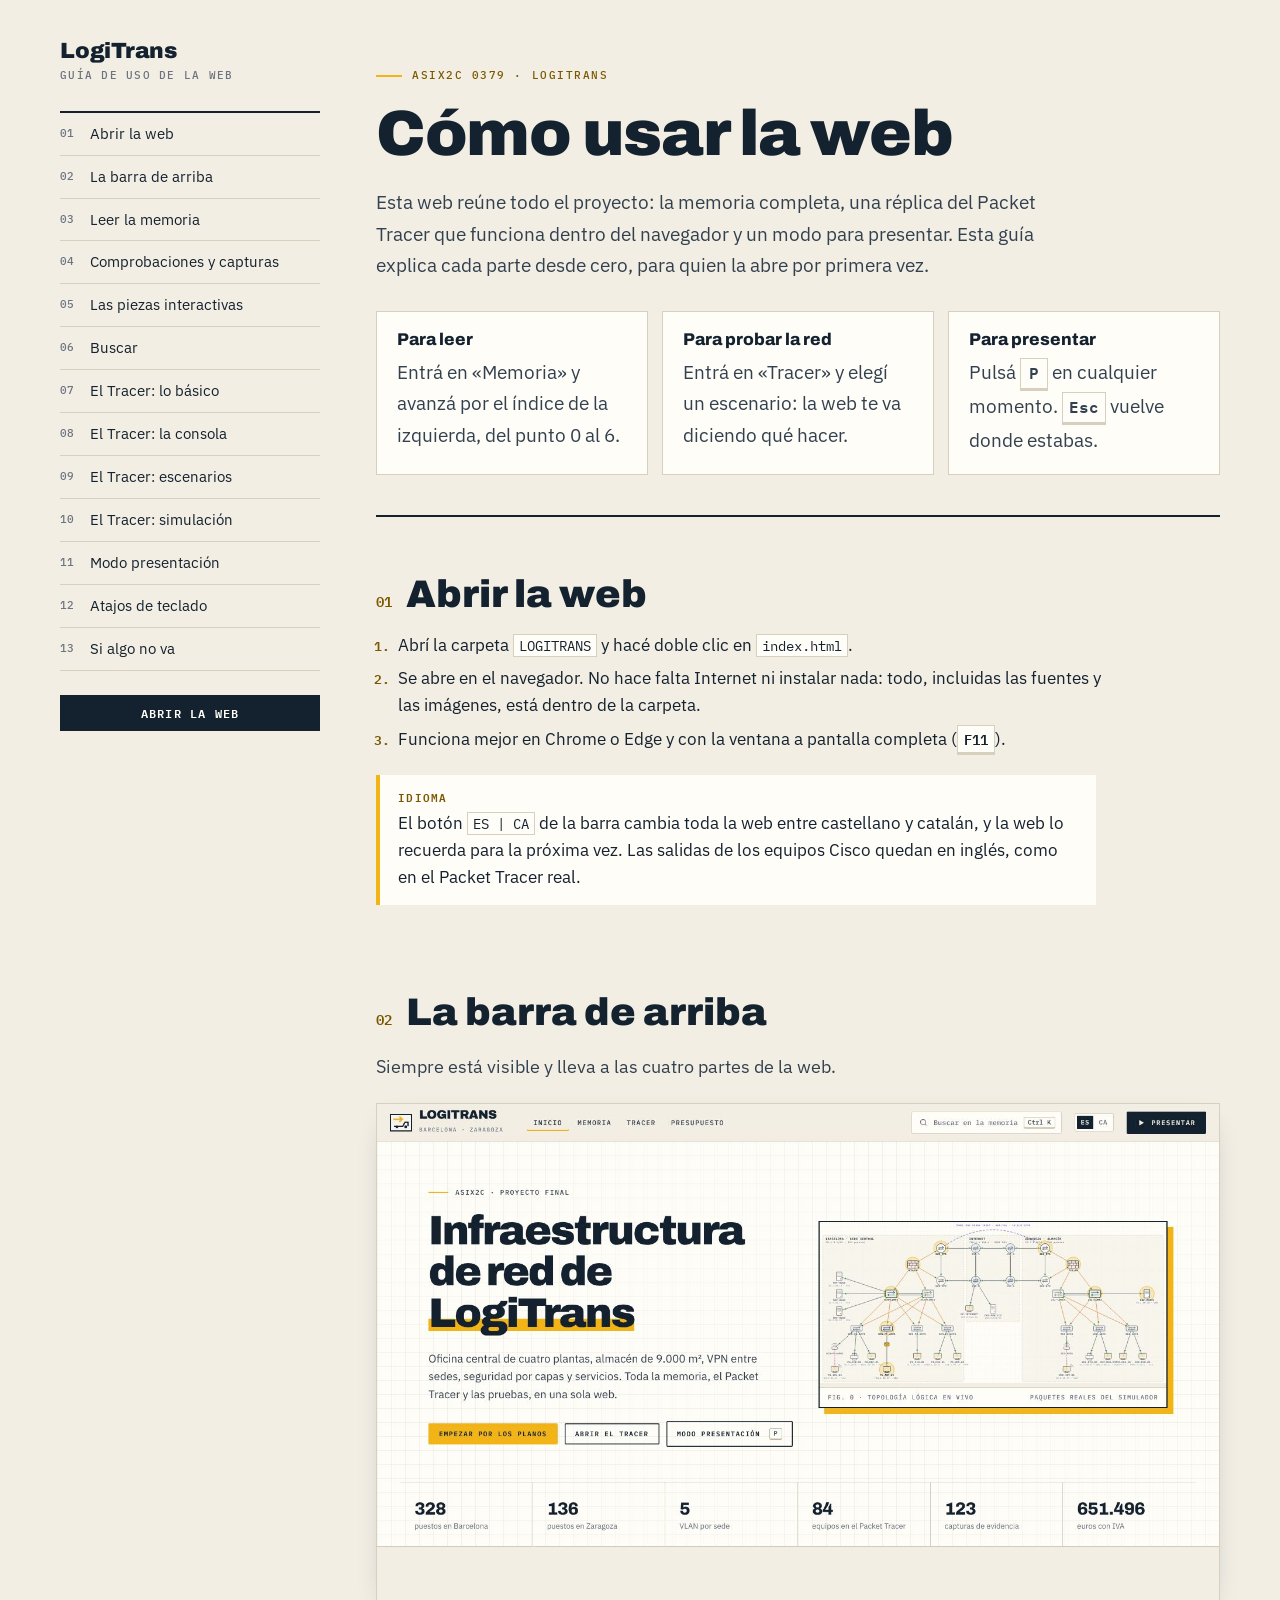
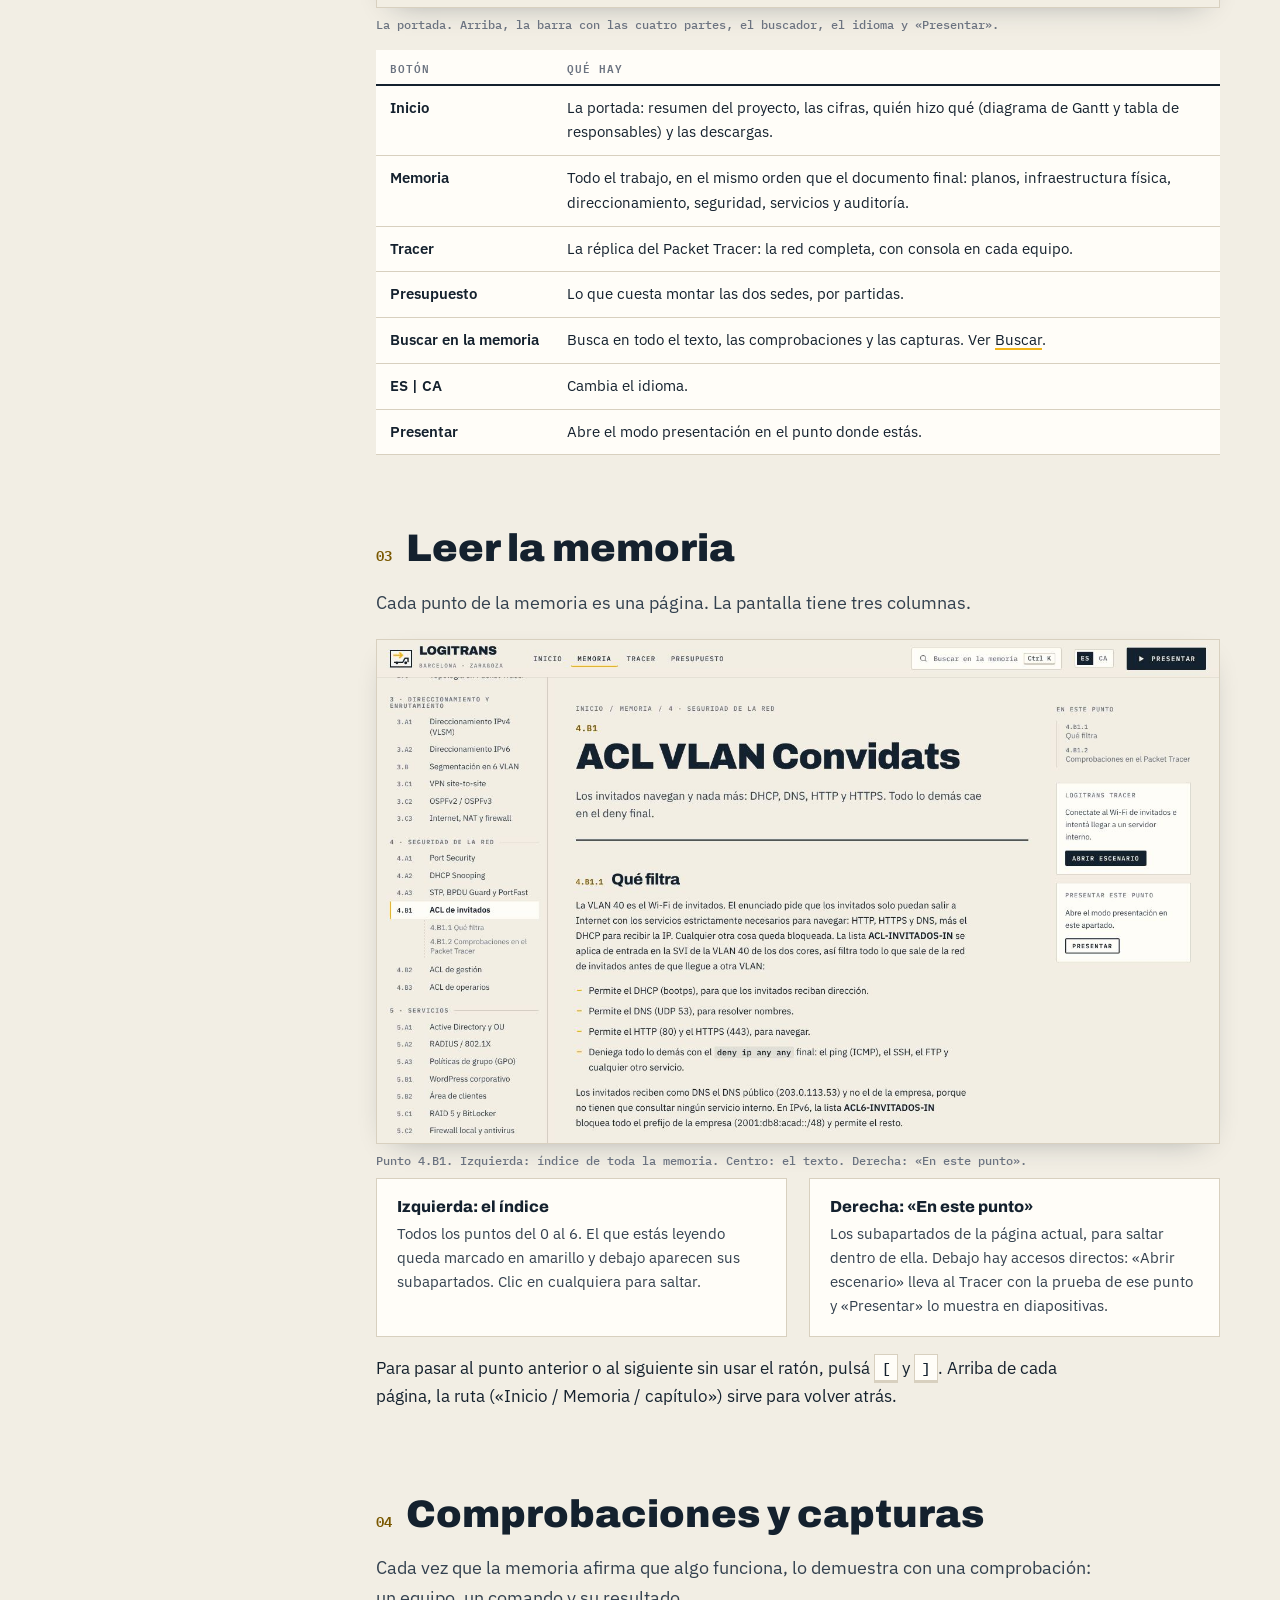
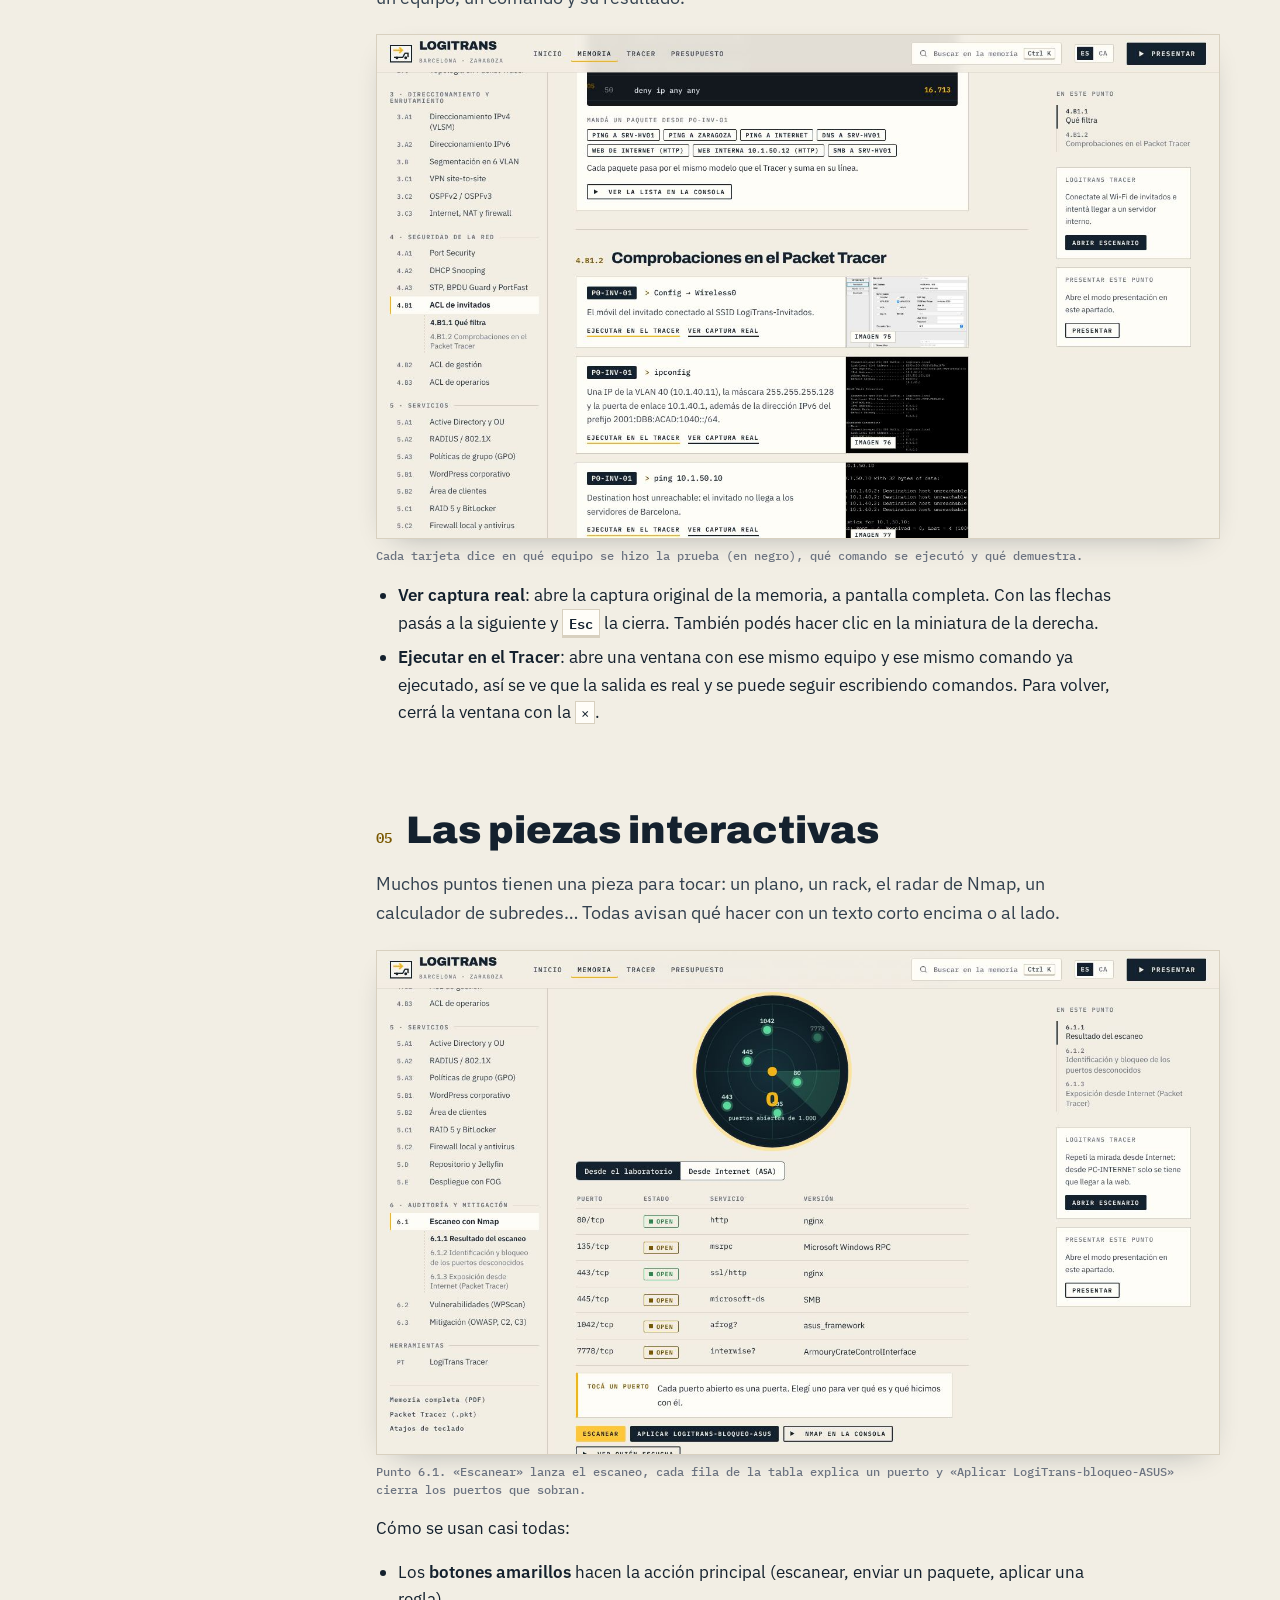
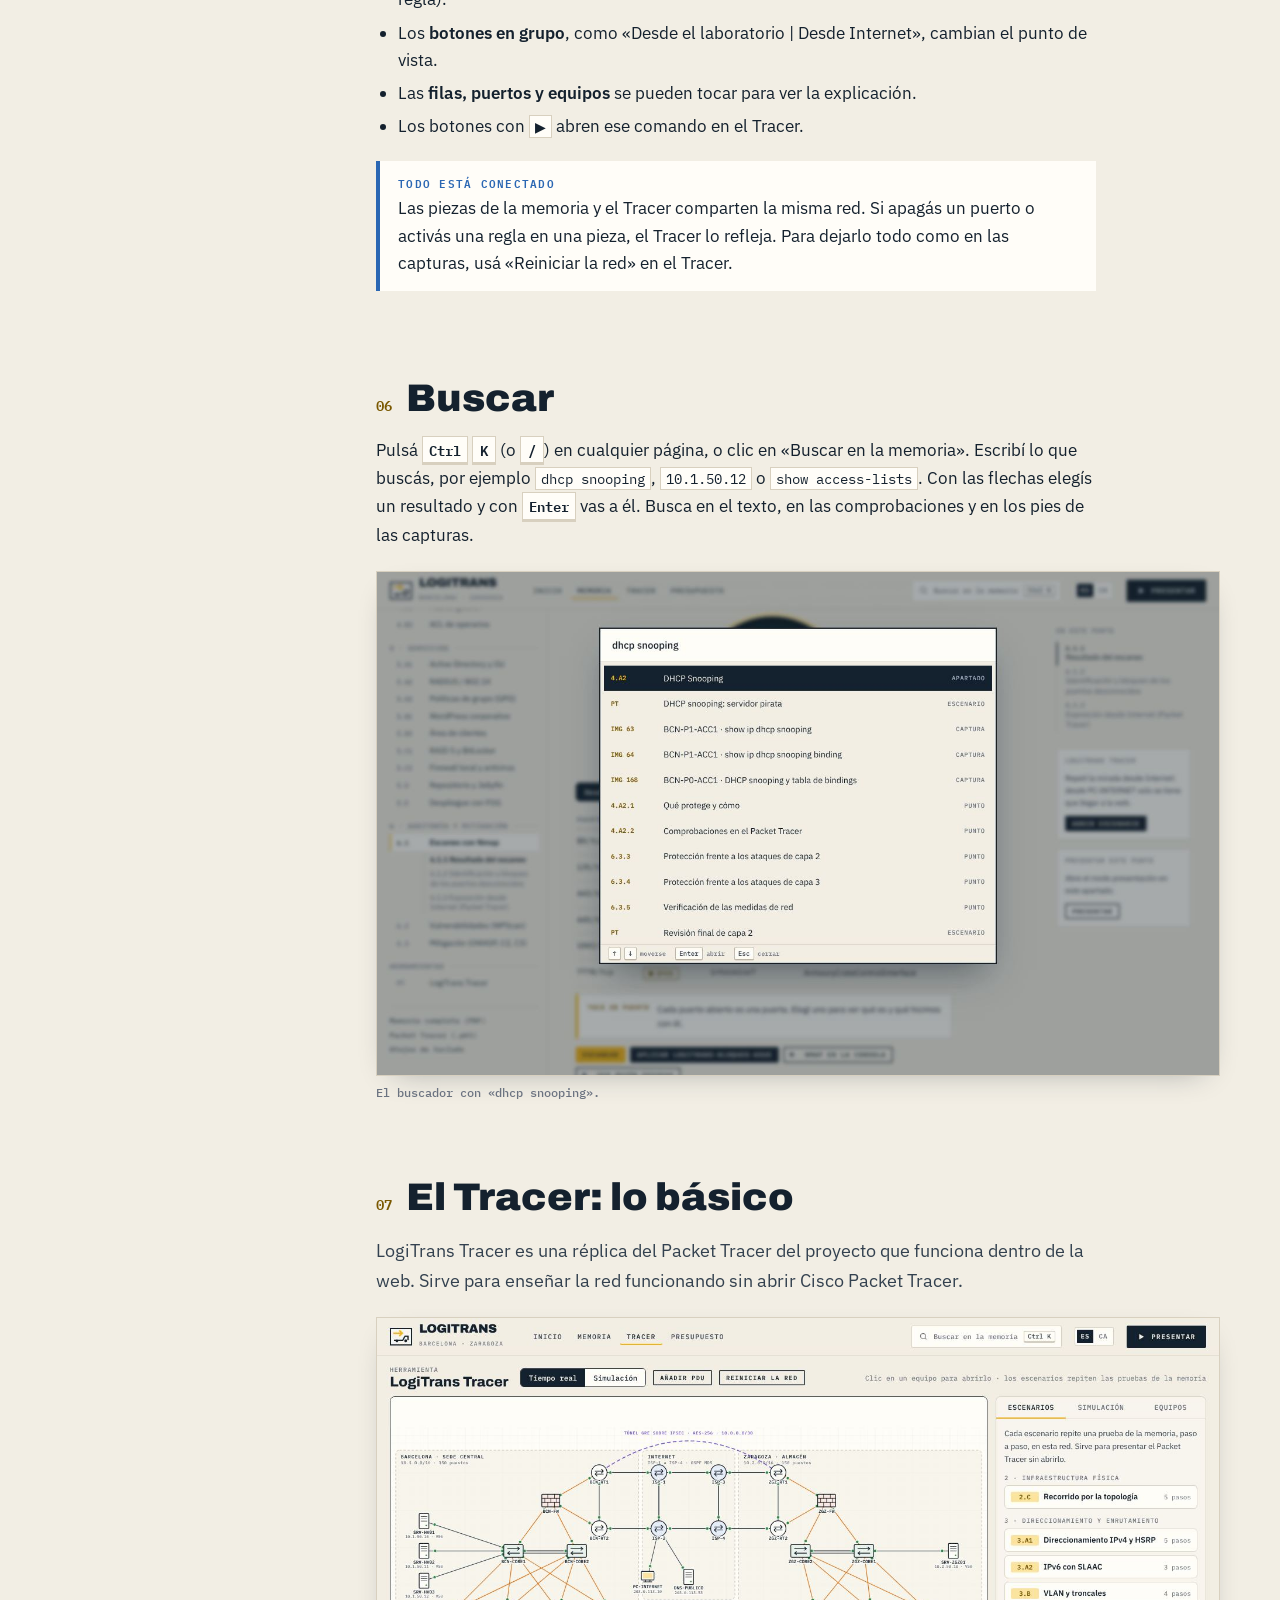
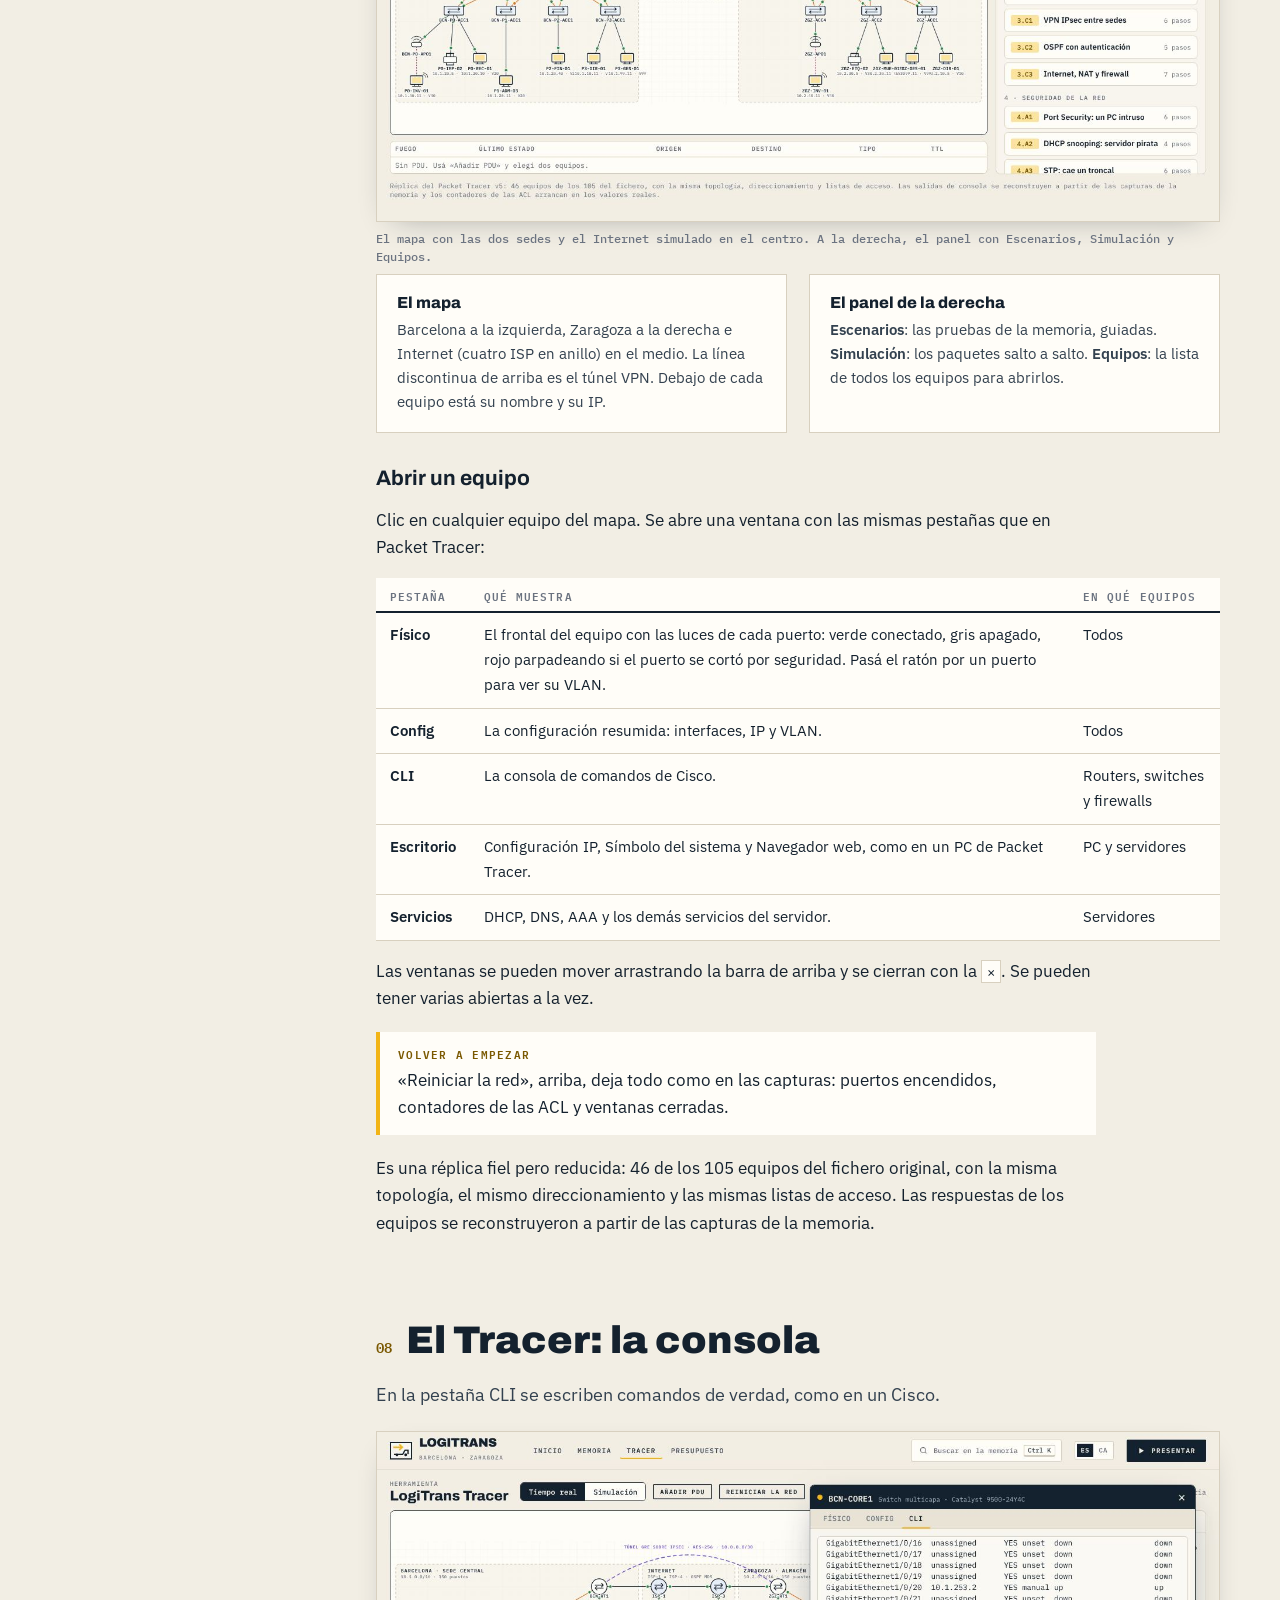
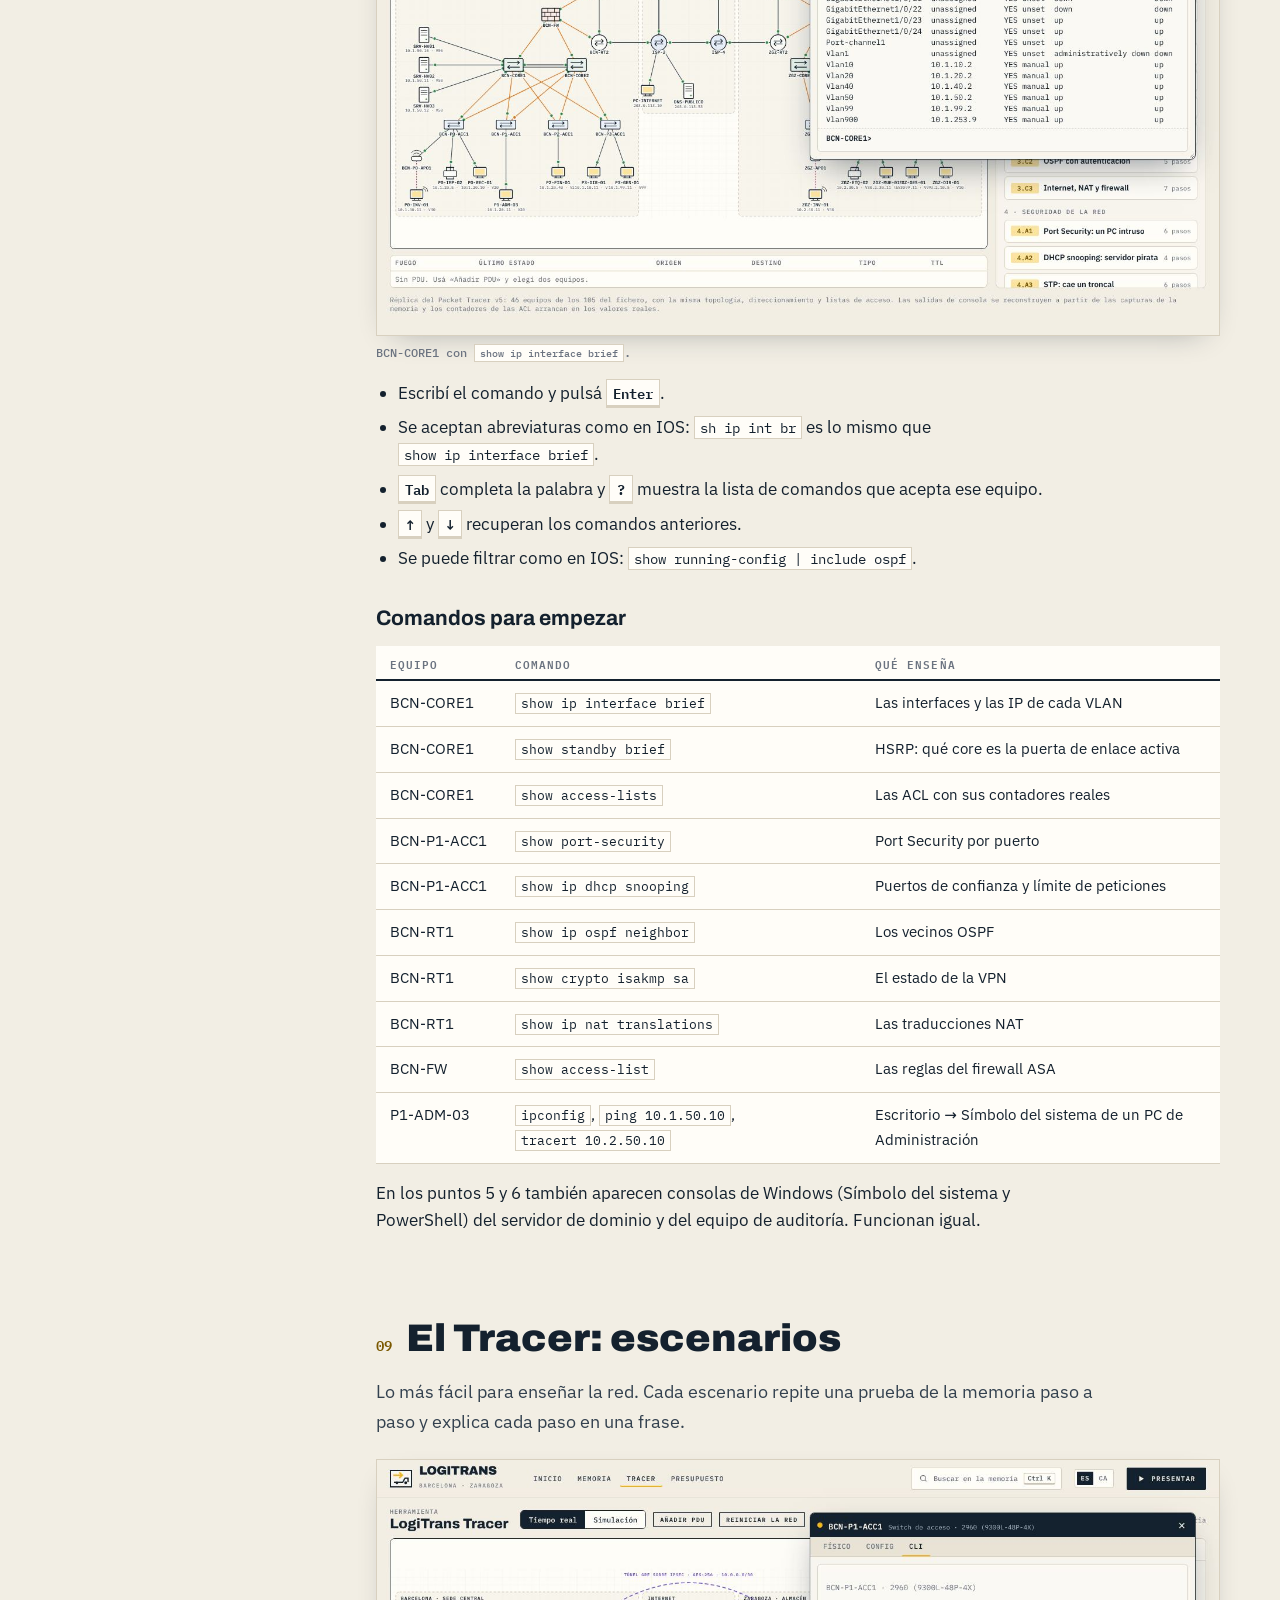
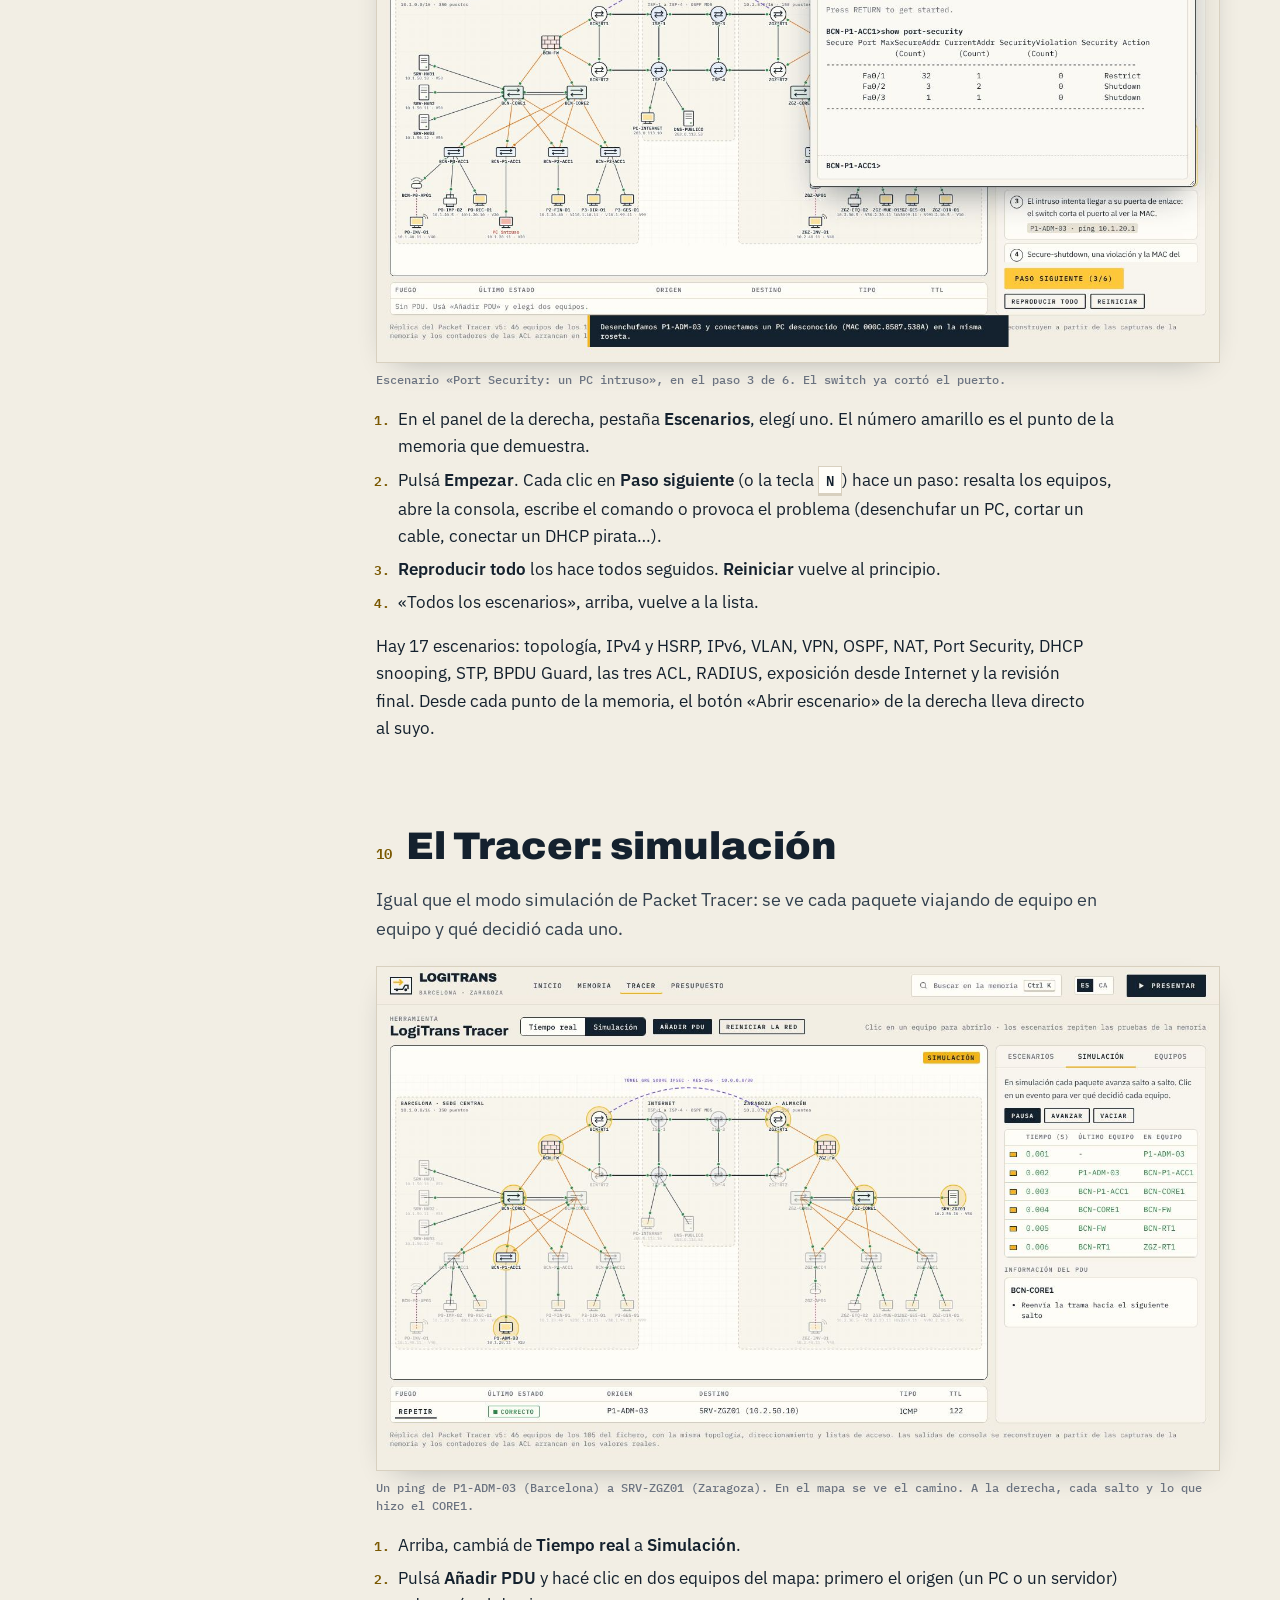
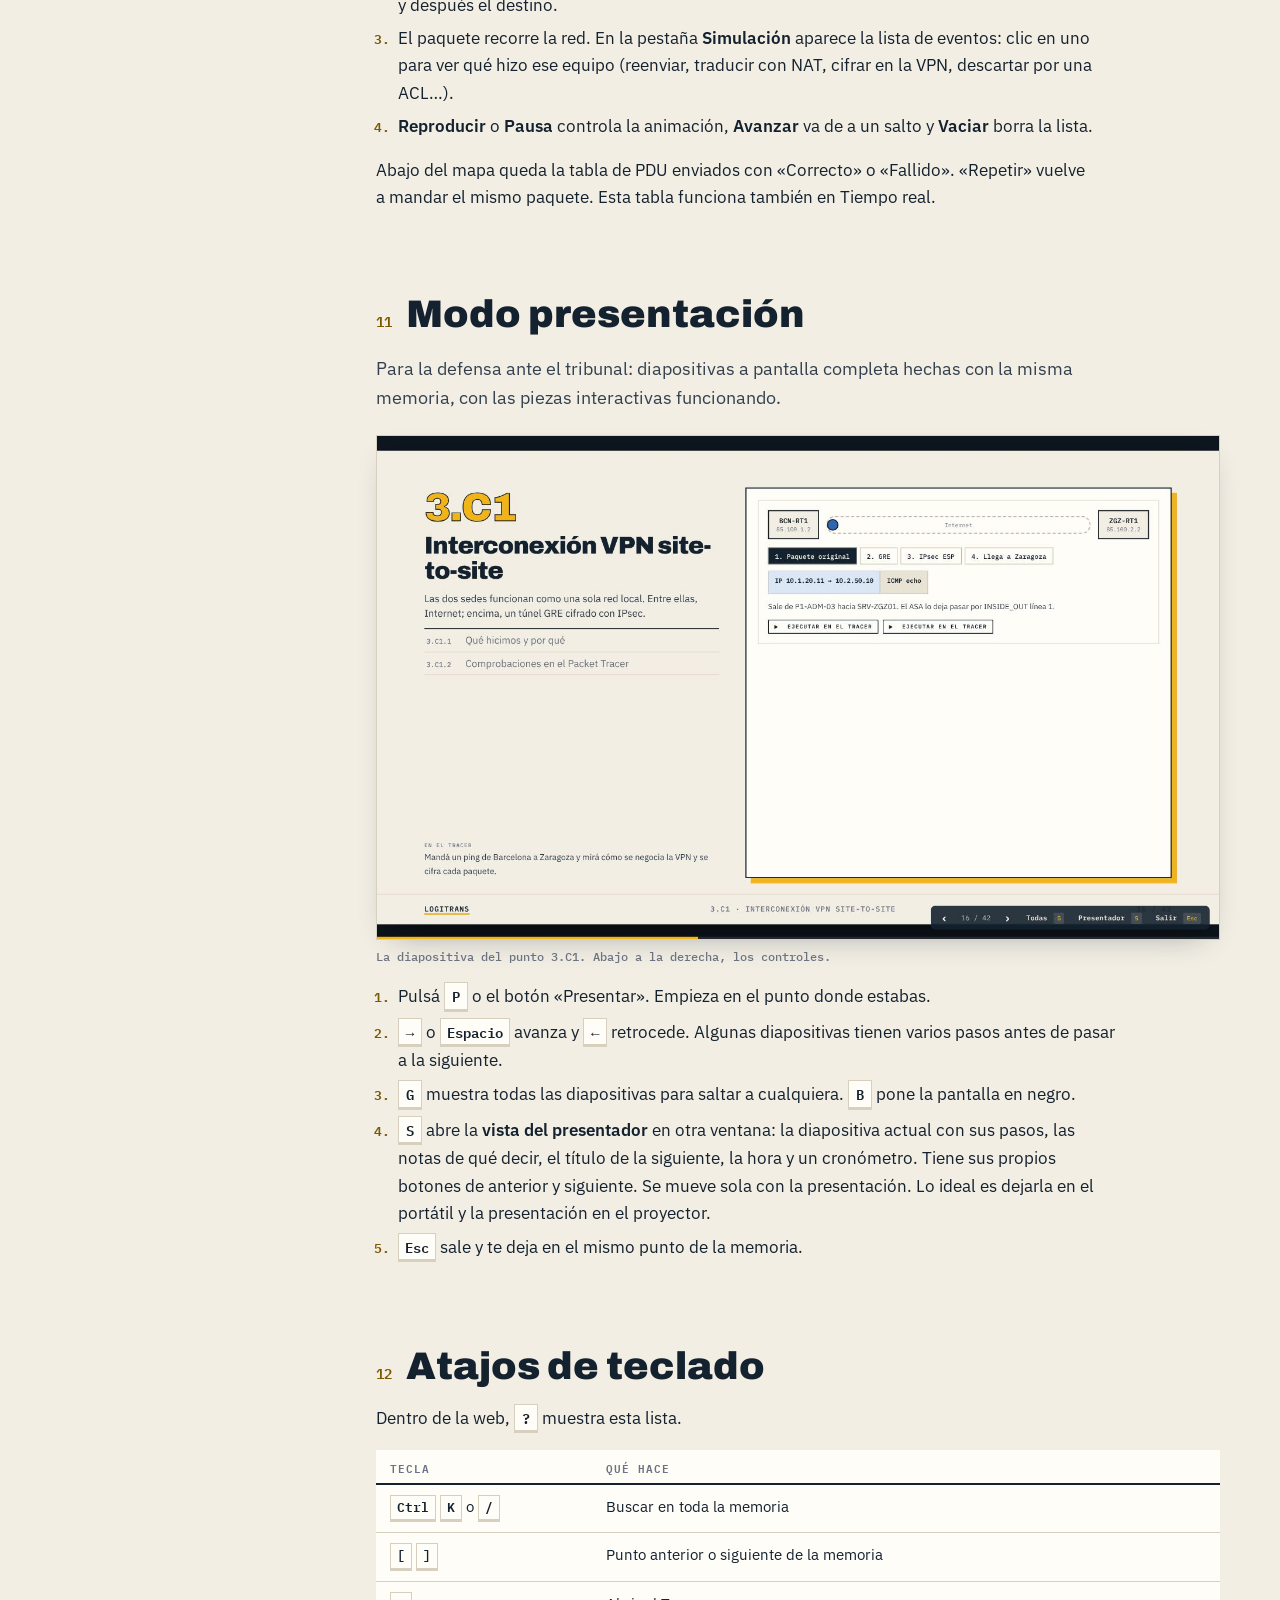
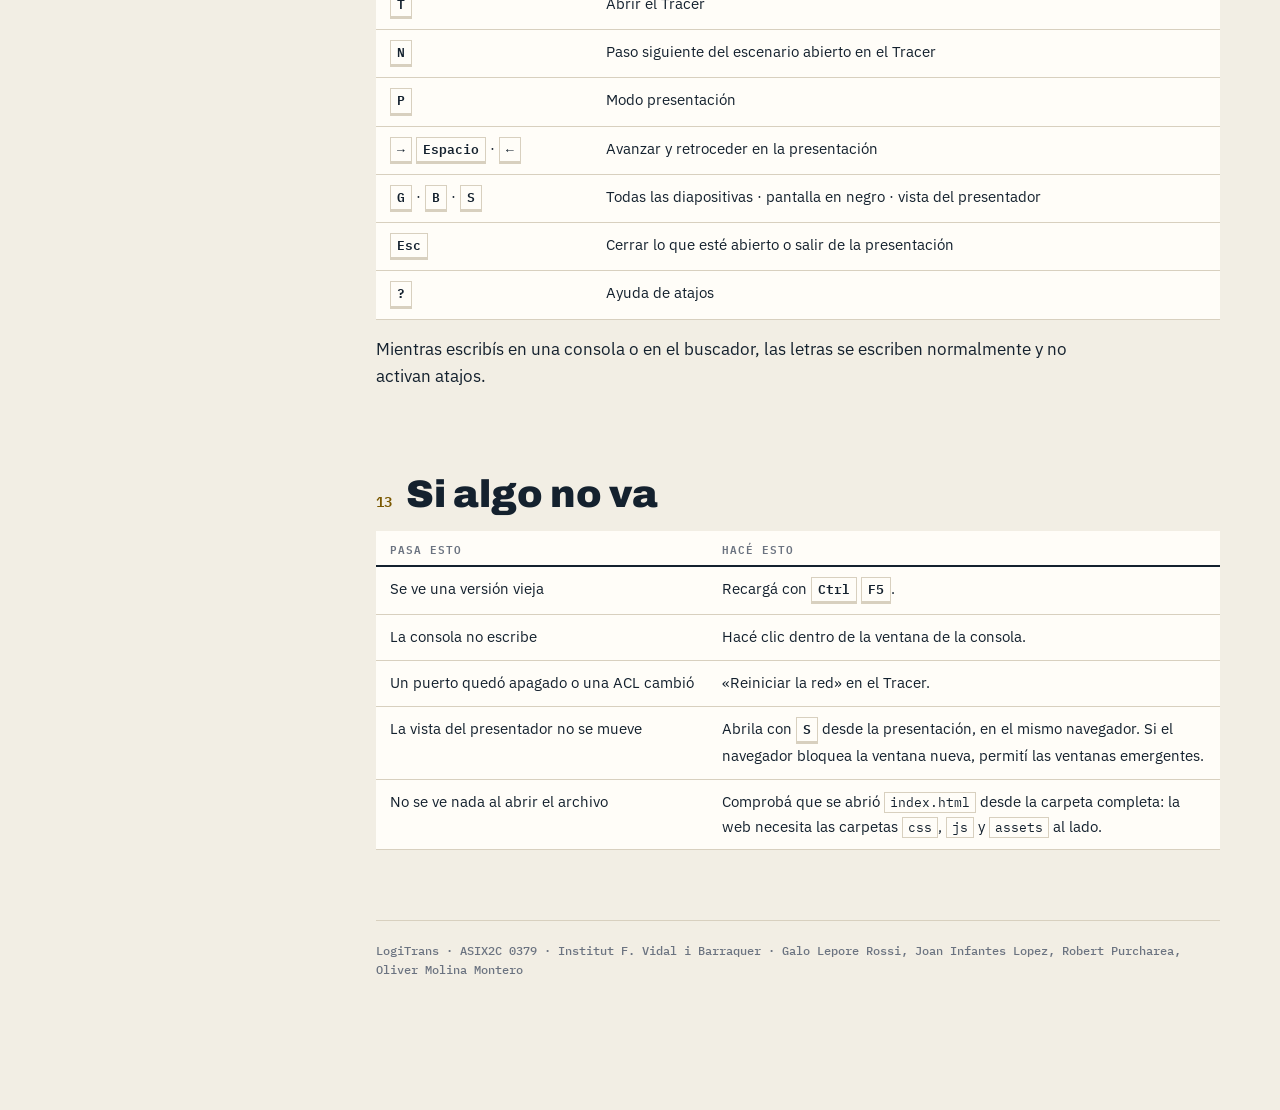
==== GUIA.html @ 925831fc "Guía de uso (GUIA.html) con capturas, enlazada desde la ayuda y el índice Co-Authored-By: Claude Opu" ====
<!DOCTYPE html>
<html lang="es">
<head>
<meta charset="utf-8">
<meta name="viewport" content="width=device-width, initial-scale=1">
<title>Guía de uso · LogiTrans</title>
<link rel="stylesheet" href="css/fonts.css">
<style>
  :root {
    --paper: #F2EEE4; --paper-2: #E9E3D5; --white: #FFFDF8; --ink: #14212E; --ink-2: #33414F; --muted: #6B7380;
    --line: #D8D0BF; --sun: #F2B416; --sun-2: #FBE3A0; --sun-ink: #7A5800; --blue: #2B67B3; --green: #2E8A4C;
    --font-h: 'Archivo', 'Arial Narrow', system-ui, sans-serif; --font: 'IBM Plex Sans', system-ui, sans-serif; --mono: 'IBM Plex Mono', Consolas, monospace;
  }
  * { box-sizing: border-box; }
  html { scroll-behavior: smooth; scroll-padding-top: 24px; }
  body { margin: 0; background: var(--paper); color: var(--ink); font: 16.5px/1.65 var(--font); }
  a { color: var(--ink); text-decoration-color: var(--sun); text-decoration-thickness: 2px; text-underline-offset: 3px; }
  h1, h2, h3 { font-family: var(--font-h); line-height: 1.1; margin: 0; }
  code, kbd { font-family: var(--mono); font-size: .86em; }
  code { background: var(--white); border: 1px solid var(--line); padding: 1px 5px; white-space: nowrap; }
  kbd { display: inline-block; min-width: 1.7em; text-align: center; padding: 1px 6px; background: var(--white); border: 1px solid var(--line); border-bottom-width: 3px; font-weight: 600; }
  .wrap { display: grid; grid-template-columns: 260px minmax(0, 1fr); max-width: 1240px; margin: 0 auto; gap: 56px; padding: 0 40px; }
  nav.idx { position: sticky; top: 0; align-self: start; padding: 40px 0; max-height: 100vh; overflow: auto; }
  nav.idx .brand { font: 900 22px/1 var(--font-h); letter-spacing: -.01em; }
  nav.idx .brand small { display: block; font: 500 10.5px/1.4 var(--mono); letter-spacing: .12em; text-transform: uppercase; color: var(--muted); margin-top: 6px; }
  nav.idx ol { list-style: none; padding: 0; margin: 28px 0 0; counter-reset: n; border-top: 2px solid var(--ink); }
  nav.idx li { counter-increment: n; border-bottom: 1px solid var(--line); }
  nav.idx li a { display: grid; grid-template-columns: 30px 1fr; padding: 9px 0; text-decoration: none; font-size: 14.5px; }
  nav.idx li a::before { content: counter(n, decimal-leading-zero); font: 500 11px/2 var(--mono); color: var(--muted); }
  nav.idx li a:hover { color: var(--blue); }
  nav.idx .open { display: block; margin-top: 24px; text-align: center; padding: 12px; background: var(--ink); color: var(--white); text-decoration: none; font: 600 12px/1 var(--mono); letter-spacing: .1em; text-transform: uppercase; }
  nav.idx .open:hover { background: var(--sun); color: var(--ink); }
  main { padding: 40px 0 120px; min-width: 0; }
  header.hero { padding: 30px 0 40px; border-bottom: 2px solid var(--ink); }
  .kick { font: 500 11px/1 var(--mono); letter-spacing: .14em; text-transform: uppercase; color: var(--sun-ink); display: flex; align-items: center; gap: 10px; }
  .kick::before { content: ''; width: 26px; height: 2px; background: var(--sun); }
  header.hero h1 { font-size: clamp(40px, 5vw, 66px); font-weight: 900; margin: 18px 0 18px; letter-spacing: -.02em; }
  header.hero p { font-size: 19px; color: var(--ink-2); max-width: 62ch; margin: 0; }
  .quick { display: grid; grid-template-columns: repeat(3, minmax(0, 1fr)); gap: 14px; margin-top: 30px; }
  .quick div { background: var(--white); border: 1px solid var(--line); padding: 18px 20px; }
  .quick b { font: 800 17px/1.2 var(--font-h); display: block; margin-bottom: 6px; }
  .quick p { font-size: 14.5px; margin: 0; color: var(--ink-2); }
  section { padding: 56px 0 10px; }
  section > h2 { font-size: clamp(28px, 3vw, 40px); font-weight: 900; display: flex; align-items: baseline; gap: 14px; }
  section > h2 span { font: 700 14px/1 var(--mono); color: var(--sun-ink); }
  section > p.lead { font-size: 18px; color: var(--ink-2); max-width: 66ch; }
  h3 { font-size: 21px; margin: 34px 0 10px; }
  p, li { max-width: 72ch; }
  ul.steps, ol.steps { padding-left: 22px; }
  ol.steps li, ul.steps li { margin: 6px 0; }
  ol.steps li::marker { font: 700 13px var(--mono); color: var(--sun-ink); }
  figure { margin: 22px 0 8px; }
  figure a { display: block; border: 1px solid var(--line); box-shadow: 0 10px 30px -18px rgba(20, 33, 46, .45); }
  figure img { display: block; width: 100%; height: auto; }
  figcaption { font: 500 12px/1.5 var(--mono); color: var(--muted); margin-top: 8px; }
  .tip { background: var(--white); border-left: 4px solid var(--sun); padding: 14px 18px; margin: 20px 0; max-width: 72ch; }
  .tip.blue { border-left-color: var(--blue); }
  .tip b.t { font: 600 10.5px/1.6 var(--mono); letter-spacing: .12em; text-transform: uppercase; color: var(--sun-ink); display: block; }
  .tip.blue b.t { color: var(--blue); }
  .tip p { margin: 4px 0 0; }
  table { width: 100%; border-collapse: collapse; margin: 16px 0 6px; font-size: 15px; background: var(--white); }
  th { text-align: left; font: 600 10.5px/1.3 var(--mono); letter-spacing: .1em; text-transform: uppercase; color: var(--muted); padding: 11px 14px 9px; border-bottom: 2px solid var(--ink); }
  td { padding: 10px 14px; border-bottom: 1px solid var(--line); vertical-align: top; }
  td:first-child { white-space: nowrap; }
  .two { display: grid; grid-template-columns: repeat(2, minmax(0, 1fr)); gap: 22px; }
  .card { background: var(--white); border: 1px solid var(--line); padding: 18px 20px; }
  .card h4 { margin: 0 0 6px; font: 800 16px/1.2 var(--font-h); }
  .card p { margin: 0; font-size: 14.5px; color: var(--ink-2); }
  footer { margin-top: 70px; padding-top: 20px; border-top: 1px solid var(--line); font: 500 12px/1.6 var(--mono); color: var(--muted); }
  @media (max-width: 960px) {
    .wrap { grid-template-columns: 1fr; gap: 0; padding: 0 20px; }
    nav.idx { position: static; max-height: none; padding-bottom: 0; }
    .quick, .two { grid-template-columns: 1fr; }
  }
</style>
</head>
<body>
<div class="wrap">
  <nav class="idx" aria-label="Índice de la guía">
    <div class="brand">LogiTrans<small>Guía de uso de la web</small></div>
    <ol>
      <li><a href="#abrir">Abrir la web</a></li>
      <li><a href="#barra">La barra de arriba</a></li>
      <li><a href="#memoria">Leer la memoria</a></li>
      <li><a href="#comprobaciones">Comprobaciones y capturas</a></li>
      <li><a href="#widgets">Las piezas interactivas</a></li>
      <li><a href="#buscar">Buscar</a></li>
      <li><a href="#tracer">El Tracer: lo básico</a></li>
      <li><a href="#consola">El Tracer: la consola</a></li>
      <li><a href="#escenarios">El Tracer: escenarios</a></li>
      <li><a href="#simulacion">El Tracer: simulación</a></li>
      <li><a href="#presentacion">Modo presentación</a></li>
      <li><a href="#atajos">Atajos de teclado</a></li>
      <li><a href="#problemas">Si algo no va</a></li>
    </ol>
    <a class="open" href="index.html">Abrir la web</a>
  </nav>

  <main>
    <header class="hero">
      <span class="kick">ASIX2C 0379 · LogiTrans</span>
      <h1>Cómo usar la web</h1>
      <p>Esta web reúne todo el proyecto: la memoria completa, una réplica del Packet Tracer que funciona dentro del navegador y un modo para presentar. Esta guía explica cada parte desde cero, para quien la abre por primera vez.</p>
      <div class="quick">
        <div><b>Para leer</b><p>Entrá en «Memoria» y avanzá por el índice de la izquierda, del punto 0 al 6.</p></div>
        <div><b>Para probar la red</b><p>Entrá en «Tracer» y elegí un escenario: la web te va diciendo qué hacer.</p></div>
        <div><b>Para presentar</b><p>Pulsá <kbd>P</kbd> en cualquier momento. <kbd>Esc</kbd> vuelve donde estabas.</p></div>
      </div>
    </header>

    <section id="abrir">
      <h2><span>01</span>Abrir la web</h2>
      <ol class="steps">
        <li>Abrí la carpeta <code>LOGITRANS</code> y hacé doble clic en <code>index.html</code>.</li>
        <li>Se abre en el navegador. No hace falta Internet ni instalar nada: todo, incluidas las fuentes y las imágenes, está dentro de la carpeta.</li>
        <li>Funciona mejor en Chrome o Edge y con la ventana a pantalla completa (<kbd>F11</kbd>).</li>
      </ol>
      <div class="tip"><b class="t">Idioma</b><p>El botón <code>ES | CA</code> de la barra cambia toda la web entre castellano y catalán, y la web lo recuerda para la próxima vez. Las salidas de los equipos Cisco quedan en inglés, como en el Packet Tracer real.</p></div>
    </section>

    <section id="barra">
      <h2><span>02</span>La barra de arriba</h2>
      <p class="lead">Siempre está visible y lleva a las cuatro partes de la web.</p>
      <figure><a href="assets/guia/01-inicio.jpg" target="_blank"><img src="assets/guia/01-inicio.jpg" alt="Portada de la web" loading="lazy"></a><figcaption>La portada. Arriba, la barra con las cuatro partes, el buscador, el idioma y «Presentar».</figcaption></figure>
      <table>
        <thead><tr><th>Botón</th><th>Qué hay</th></tr></thead>
        <tbody>
          <tr><td><b>Inicio</b></td><td>La portada: resumen del proyecto, las cifras, quién hizo qué (diagrama de Gantt y tabla de responsables) y las descargas.</td></tr>
          <tr><td><b>Memoria</b></td><td>Todo el trabajo, en el mismo orden que el documento final: planos, infraestructura física, direccionamiento, seguridad, servicios y auditoría.</td></tr>
          <tr><td><b>Tracer</b></td><td>La réplica del Packet Tracer: la red completa, con consola en cada equipo.</td></tr>
          <tr><td><b>Presupuesto</b></td><td>Lo que cuesta montar las dos sedes, por partidas.</td></tr>
          <tr><td><b>Buscar en la memoria</b></td><td>Busca en todo el texto, las comprobaciones y las capturas. Ver <a href="#buscar">Buscar</a>.</td></tr>
          <tr><td><b>ES | CA</b></td><td>Cambia el idioma.</td></tr>
          <tr><td><b>Presentar</b></td><td>Abre el modo presentación en el punto donde estás.</td></tr>
        </tbody>
      </table>
    </section>

    <section id="memoria">
      <h2><span>03</span>Leer la memoria</h2>
      <p class="lead">Cada punto de la memoria es una página. La pantalla tiene tres columnas.</p>
      <figure><a href="assets/guia/02-apartado.jpg" target="_blank"><img src="assets/guia/02-apartado.jpg" alt="Un apartado de la memoria" loading="lazy"></a><figcaption>Punto 4.B1. Izquierda: índice de toda la memoria. Centro: el texto. Derecha: «En este punto».</figcaption></figure>
      <div class="two">
        <div class="card"><h4>Izquierda: el índice</h4><p>Todos los puntos del 0 al 6. El que estás leyendo queda marcado en amarillo y debajo aparecen sus subapartados. Clic en cualquiera para saltar.</p></div>
        <div class="card"><h4>Derecha: «En este punto»</h4><p>Los subapartados de la página actual, para saltar dentro de ella. Debajo hay accesos directos: «Abrir escenario» lleva al Tracer con la prueba de ese punto y «Presentar» lo muestra en diapositivas.</p></div>
      </div>
      <p>Para pasar al punto anterior o al siguiente sin usar el ratón, pulsá <kbd>[</kbd> y <kbd>]</kbd>. Arriba de cada página, la ruta («Inicio / Memoria / capítulo») sirve para volver atrás.</p>
    </section>

    <section id="comprobaciones">
      <h2><span>04</span>Comprobaciones y capturas</h2>
      <p class="lead">Cada vez que la memoria afirma que algo funciona, lo demuestra con una comprobación: un equipo, un comando y su resultado.</p>
      <figure><a href="assets/guia/03-comprobacion.jpg" target="_blank"><img src="assets/guia/03-comprobacion.jpg" alt="Comprobaciones en el Packet Tracer" loading="lazy"></a><figcaption>Cada tarjeta dice en qué equipo se hizo la prueba (en negro), qué comando se ejecutó y qué demuestra.</figcaption></figure>
      <ul class="steps">
        <li><b>Ver captura real</b>: abre la captura original de la memoria, a pantalla completa. Con las flechas pasás a la siguiente y <kbd>Esc</kbd> la cierra. También podés hacer clic en la miniatura de la derecha.</li>
        <li><b>Ejecutar en el Tracer</b>: abre una ventana con ese mismo equipo y ese mismo comando ya ejecutado, así se ve que la salida es real y se puede seguir escribiendo comandos. Para volver, cerrá la ventana con la <code>×</code>.</li>
      </ul>
    </section>

    <section id="widgets">
      <h2><span>05</span>Las piezas interactivas</h2>
      <p class="lead">Muchos puntos tienen una pieza para tocar: un plano, un rack, el radar de Nmap, un calculador de subredes… Todas avisan qué hacer con un texto corto encima o al lado.</p>
      <figure><a href="assets/guia/04-widget.jpg" target="_blank"><img src="assets/guia/04-widget.jpg" alt="Widget del escaneo Nmap" loading="lazy"></a><figcaption>Punto 6.1. «Escanear» lanza el escaneo, cada fila de la tabla explica un puerto y «Aplicar LogiTrans-bloqueo-ASUS» cierra los puertos que sobran.</figcaption></figure>
      <p>Cómo se usan casi todas:</p>
      <ul class="steps">
        <li>Los <b>botones amarillos</b> hacen la acción principal (escanear, enviar un paquete, aplicar una regla).</li>
        <li>Los <b>botones en grupo</b>, como «Desde el laboratorio | Desde Internet», cambian el punto de vista.</li>
        <li>Las <b>filas, puertos y equipos</b> se pueden tocar para ver la explicación.</li>
        <li>Los botones con <code>▶</code> abren ese comando en el Tracer.</li>
      </ul>
      <div class="tip blue"><b class="t">Todo está conectado</b><p>Las piezas de la memoria y el Tracer comparten la misma red. Si apagás un puerto o activás una regla en una pieza, el Tracer lo refleja. Para dejarlo todo como en las capturas, usá «Reiniciar la red» en el Tracer.</p></div>
    </section>

    <section id="buscar">
      <h2><span>06</span>Buscar</h2>
      <p>Pulsá <kbd>Ctrl</kbd> <kbd>K</kbd> (o <kbd>/</kbd>) en cualquier página, o clic en «Buscar en la memoria». Escribí lo que buscás, por ejemplo <code>dhcp snooping</code>, <code>10.1.50.12</code> o <code>show access-lists</code>. Con las flechas elegís un resultado y con <kbd>Enter</kbd> vas a él. Busca en el texto, en las comprobaciones y en los pies de las capturas.</p>
      <figure><a href="assets/guia/05-buscar.jpg" target="_blank"><img src="assets/guia/05-buscar.jpg" alt="Buscador" loading="lazy"></a><figcaption>El buscador con «dhcp snooping».</figcaption></figure>
    </section>

    <section id="tracer">
      <h2><span>07</span>El Tracer: lo básico</h2>
      <p class="lead">LogiTrans Tracer es una réplica del Packet Tracer del proyecto que funciona dentro de la web. Sirve para enseñar la red funcionando sin abrir Cisco Packet Tracer.</p>
      <figure><a href="assets/guia/06-tracer.jpg" target="_blank"><img src="assets/guia/06-tracer.jpg" alt="LogiTrans Tracer" loading="lazy"></a><figcaption>El mapa con las dos sedes y el Internet simulado en el centro. A la derecha, el panel con Escenarios, Simulación y Equipos.</figcaption></figure>
      <div class="two">
        <div class="card"><h4>El mapa</h4><p>Barcelona a la izquierda, Zaragoza a la derecha e Internet (cuatro ISP en anillo) en el medio. La línea discontinua de arriba es el túnel VPN. Debajo de cada equipo está su nombre y su IP.</p></div>
        <div class="card"><h4>El panel de la derecha</h4><p><b>Escenarios</b>: las pruebas de la memoria, guiadas. <b>Simulación</b>: los paquetes salto a salto. <b>Equipos</b>: la lista de todos los equipos para abrirlos.</p></div>
      </div>
      <h3>Abrir un equipo</h3>
      <p>Clic en cualquier equipo del mapa. Se abre una ventana con las mismas pestañas que en Packet Tracer:</p>
      <table>
        <thead><tr><th>Pestaña</th><th>Qué muestra</th><th>En qué equipos</th></tr></thead>
        <tbody>
          <tr><td><b>Físico</b></td><td>El frontal del equipo con las luces de cada puerto: verde conectado, gris apagado, rojo parpadeando si el puerto se cortó por seguridad. Pasá el ratón por un puerto para ver su VLAN.</td><td>Todos</td></tr>
          <tr><td><b>Config</b></td><td>La configuración resumida: interfaces, IP y VLAN.</td><td>Todos</td></tr>
          <tr><td><b>CLI</b></td><td>La consola de comandos de Cisco.</td><td>Routers, switches y firewalls</td></tr>
          <tr><td><b>Escritorio</b></td><td>Configuración IP, Símbolo del sistema y Navegador web, como en un PC de Packet Tracer.</td><td>PC y servidores</td></tr>
          <tr><td><b>Servicios</b></td><td>DHCP, DNS, AAA y los demás servicios del servidor.</td><td>Servidores</td></tr>
        </tbody>
      </table>
      <p>Las ventanas se pueden mover arrastrando la barra de arriba y se cierran con la <code>×</code>. Se pueden tener varias abiertas a la vez.</p>
      <div class="tip"><b class="t">Volver a empezar</b><p>«Reiniciar la red», arriba, deja todo como en las capturas: puertos encendidos, contadores de las ACL y ventanas cerradas.</p></div>
      <p>Es una réplica fiel pero reducida: 46 de los 105 equipos del fichero original, con la misma topología, el mismo direccionamiento y las mismas listas de acceso. Las respuestas de los equipos se reconstruyeron a partir de las capturas de la memoria.</p>
    </section>

    <section id="consola">
      <h2><span>08</span>El Tracer: la consola</h2>
      <p class="lead">En la pestaña CLI se escriben comandos de verdad, como en un Cisco.</p>
      <figure><a href="assets/guia/07-consola.jpg" target="_blank"><img src="assets/guia/07-consola.jpg" alt="Consola del BCN-CORE1" loading="lazy"></a><figcaption>BCN-CORE1 con <code>show ip interface brief</code>.</figcaption></figure>
      <ul class="steps">
        <li>Escribí el comando y pulsá <kbd>Enter</kbd>.</li>
        <li>Se aceptan abreviaturas como en IOS: <code>sh ip int br</code> es lo mismo que <code>show ip interface brief</code>.</li>
        <li><kbd>Tab</kbd> completa la palabra y <kbd>?</kbd> muestra la lista de comandos que acepta ese equipo.</li>
        <li><kbd>↑</kbd> y <kbd>↓</kbd> recuperan los comandos anteriores.</li>
        <li>Se puede filtrar como en IOS: <code>show running-config | include ospf</code>.</li>
      </ul>
      <h3>Comandos para empezar</h3>
      <table>
        <thead><tr><th>Equipo</th><th>Comando</th><th>Qué enseña</th></tr></thead>
        <tbody>
          <tr><td>BCN-CORE1</td><td><code>show ip interface brief</code></td><td>Las interfaces y las IP de cada VLAN</td></tr>
          <tr><td>BCN-CORE1</td><td><code>show standby brief</code></td><td>HSRP: qué core es la puerta de enlace activa</td></tr>
          <tr><td>BCN-CORE1</td><td><code>show access-lists</code></td><td>Las ACL con sus contadores reales</td></tr>
          <tr><td>BCN-P1-ACC1</td><td><code>show port-security</code></td><td>Port Security por puerto</td></tr>
          <tr><td>BCN-P1-ACC1</td><td><code>show ip dhcp snooping</code></td><td>Puertos de confianza y límite de peticiones</td></tr>
          <tr><td>BCN-RT1</td><td><code>show ip ospf neighbor</code></td><td>Los vecinos OSPF</td></tr>
          <tr><td>BCN-RT1</td><td><code>show crypto isakmp sa</code></td><td>El estado de la VPN</td></tr>
          <tr><td>BCN-RT1</td><td><code>show ip nat translations</code></td><td>Las traducciones NAT</td></tr>
          <tr><td>BCN-FW</td><td><code>show access-list</code></td><td>Las reglas del firewall ASA</td></tr>
          <tr><td>P1-ADM-03</td><td><code>ipconfig</code>, <code>ping 10.1.50.10</code>, <code>tracert 10.2.50.10</code></td><td>Escritorio → Símbolo del sistema de un PC de Administración</td></tr>
        </tbody>
      </table>
      <p>En los puntos 5 y 6 también aparecen consolas de Windows (Símbolo del sistema y PowerShell) del servidor de dominio y del equipo de auditoría. Funcionan igual.</p>
    </section>

    <section id="escenarios">
      <h2><span>09</span>El Tracer: escenarios</h2>
      <p class="lead">Lo más fácil para enseñar la red. Cada escenario repite una prueba de la memoria paso a paso y explica cada paso en una frase.</p>
      <figure><a href="assets/guia/08-escenario.jpg" target="_blank"><img src="assets/guia/08-escenario.jpg" alt="Escenario Port Security" loading="lazy"></a><figcaption>Escenario «Port Security: un PC intruso», en el paso 3 de 6. El switch ya cortó el puerto.</figcaption></figure>
      <ol class="steps">
        <li>En el panel de la derecha, pestaña <b>Escenarios</b>, elegí uno. El número amarillo es el punto de la memoria que demuestra.</li>
        <li>Pulsá <b>Empezar</b>. Cada clic en <b>Paso siguiente</b> (o la tecla <kbd>N</kbd>) hace un paso: resalta los equipos, abre la consola, escribe el comando o provoca el problema (desenchufar un PC, cortar un cable, conectar un DHCP pirata…).</li>
        <li><b>Reproducir todo</b> los hace todos seguidos. <b>Reiniciar</b> vuelve al principio.</li>
        <li>«Todos los escenarios», arriba, vuelve a la lista.</li>
      </ol>
      <p>Hay 17 escenarios: topología, IPv4 y HSRP, IPv6, VLAN, VPN, OSPF, NAT, Port Security, DHCP snooping, STP, BPDU Guard, las tres ACL, RADIUS, exposición desde Internet y la revisión final. Desde cada punto de la memoria, el botón «Abrir escenario» de la derecha lleva directo al suyo.</p>
    </section>

    <section id="simulacion">
      <h2><span>10</span>El Tracer: simulación</h2>
      <p class="lead">Igual que el modo simulación de Packet Tracer: se ve cada paquete viajando de equipo en equipo y qué decidió cada uno.</p>
      <figure><a href="assets/guia/09-simulacion.jpg" target="_blank"><img src="assets/guia/09-simulacion.jpg" alt="Modo simulación" loading="lazy"></a><figcaption>Un ping de P1-ADM-03 (Barcelona) a SRV-ZGZ01 (Zaragoza). En el mapa se ve el camino. A la derecha, cada salto y lo que hizo el CORE1.</figcaption></figure>
      <ol class="steps">
        <li>Arriba, cambiá de <b>Tiempo real</b> a <b>Simulación</b>.</li>
        <li>Pulsá <b>Añadir PDU</b> y hacé clic en dos equipos del mapa: primero el origen (un PC o un servidor) y después el destino.</li>
        <li>El paquete recorre la red. En la pestaña <b>Simulación</b> aparece la lista de eventos: clic en uno para ver qué hizo ese equipo (reenviar, traducir con NAT, cifrar en la VPN, descartar por una ACL…).</li>
        <li><b>Reproducir</b> o <b>Pausa</b> controla la animación, <b>Avanzar</b> va de a un salto y <b>Vaciar</b> borra la lista.</li>
      </ol>
      <p>Abajo del mapa queda la tabla de PDU enviados con «Correcto» o «Fallido». «Repetir» vuelve a mandar el mismo paquete. Esta tabla funciona también en Tiempo real.</p>
    </section>

    <section id="presentacion">
      <h2><span>11</span>Modo presentación</h2>
      <p class="lead">Para la defensa ante el tribunal: diapositivas a pantalla completa hechas con la misma memoria, con las piezas interactivas funcionando.</p>
      <figure><a href="assets/guia/10-presentacion.jpg" target="_blank"><img src="assets/guia/10-presentacion.jpg" alt="Modo presentación" loading="lazy"></a><figcaption>La diapositiva del punto 3.C1. Abajo a la derecha, los controles.</figcaption></figure>
      <ol class="steps">
        <li>Pulsá <kbd>P</kbd> o el botón «Presentar». Empieza en el punto donde estabas.</li>
        <li><kbd>→</kbd> o <kbd>Espacio</kbd> avanza y <kbd>←</kbd> retrocede. Algunas diapositivas tienen varios pasos antes de pasar a la siguiente.</li>
        <li><kbd>G</kbd> muestra todas las diapositivas para saltar a cualquiera. <kbd>B</kbd> pone la pantalla en negro.</li>
        <li><kbd>S</kbd> abre la <b>vista del presentador</b> en otra ventana: la diapositiva actual con sus pasos, las notas de qué decir, el título de la siguiente, la hora y un cronómetro. Tiene sus propios botones de anterior y siguiente. Se mueve sola con la presentación. Lo ideal es dejarla en el portátil y la presentación en el proyector.</li>
        <li><kbd>Esc</kbd> sale y te deja en el mismo punto de la memoria.</li>
      </ol>
    </section>

    <section id="atajos">
      <h2><span>12</span>Atajos de teclado</h2>
      <p>Dentro de la web, <kbd>?</kbd> muestra esta lista.</p>
      <table>
        <thead><tr><th>Tecla</th><th>Qué hace</th></tr></thead>
        <tbody>
          <tr><td><kbd>Ctrl</kbd> <kbd>K</kbd> o <kbd>/</kbd></td><td>Buscar en toda la memoria</td></tr>
          <tr><td><kbd>[</kbd> <kbd>]</kbd></td><td>Punto anterior o siguiente de la memoria</td></tr>
          <tr><td><kbd>T</kbd></td><td>Abrir el Tracer</td></tr>
          <tr><td><kbd>N</kbd></td><td>Paso siguiente del escenario abierto en el Tracer</td></tr>
          <tr><td><kbd>P</kbd></td><td>Modo presentación</td></tr>
          <tr><td><kbd>→</kbd> <kbd>Espacio</kbd> · <kbd>←</kbd></td><td>Avanzar y retroceder en la presentación</td></tr>
          <tr><td><kbd>G</kbd> · <kbd>B</kbd> · <kbd>S</kbd></td><td>Todas las diapositivas · pantalla en negro · vista del presentador</td></tr>
          <tr><td><kbd>Esc</kbd></td><td>Cerrar lo que esté abierto o salir de la presentación</td></tr>
          <tr><td><kbd>?</kbd></td><td>Ayuda de atajos</td></tr>
        </tbody>
      </table>
      <p>Mientras escribís en una consola o en el buscador, las letras se escriben normalmente y no activan atajos.</p>
    </section>

    <section id="problemas">
      <h2><span>13</span>Si algo no va</h2>
      <table>
        <thead><tr><th>Pasa esto</th><th>Hacé esto</th></tr></thead>
        <tbody>
          <tr><td>Se ve una versión vieja</td><td>Recargá con <kbd>Ctrl</kbd> <kbd>F5</kbd>.</td></tr>
          <tr><td>La consola no escribe</td><td>Hacé clic dentro de la ventana de la consola.</td></tr>
          <tr><td>Un puerto quedó apagado o una ACL cambió</td><td>«Reiniciar la red» en el Tracer.</td></tr>
          <tr><td>La vista del presentador no se mueve</td><td>Abrila con <kbd>S</kbd> desde la presentación, en el mismo navegador. Si el navegador bloquea la ventana nueva, permití las ventanas emergentes.</td></tr>
          <tr><td>No se ve nada al abrir el archivo</td><td>Comprobá que se abrió <code>index.html</code> desde la carpeta completa: la web necesita las carpetas <code>css</code>, <code>js</code> y <code>assets</code> al lado.</td></tr>
        </tbody>
      </table>
      <footer>LogiTrans · ASIX2C 0379 · Institut F. Vidal i Barraquer · Galo Lepore Rossi, Joan Infantes Lopez, Robert Purcharea, Oliver Molina Montero</footer>
    </section>
  </main>
</div>
</body>
</html>
---- css/fonts.css ----
/* Archivo (titulares), IBM Plex Sans (texto), IBM Plex Mono (etiquetas y CLI). Todo local: funciona sin internet. */
@font-face{font-family:'Archivo';font-style:normal;font-weight:400 900;font-display:swap;src:url(../assets/fonts/Archivo-400_900-latin-ext.woff2) format('woff2');unicode-range:U+0100-02BA, U+02BD-02C5, U+02C7-02CC, U+02CE-02D7, U+02DD-02FF, U+0304, U+0308, U+0329, U+1D00-1DBF, U+1E00-1E9F, U+1EF2-1EFF, U+2020, U+20A0-20AB, U+20AD-20C4, U+2113, U+2C60-2C7F, U+A720-A7FF;}
@font-face{font-family:'Archivo';font-style:normal;font-weight:400 900;font-display:swap;src:url(../assets/fonts/Archivo-400_900-latin.woff2) format('woff2');unicode-range:U+0000-00FF, U+0131, U+0152-0153, U+02BB-02BC, U+02C6, U+02DA, U+02DC, U+0304, U+0308, U+0329, U+2000-206F, U+20AC, U+2122, U+2191, U+2193, U+2212, U+2215, U+FEFF, U+FFFD;}
@font-face{font-family:'IBM Plex Mono';font-style:normal;font-weight:400;font-display:swap;src:url(../assets/fonts/IBMPlexMono-400-latin-ext.woff2) format('woff2');unicode-range:U+0100-02BA, U+02BD-02C5, U+02C7-02CC, U+02CE-02D7, U+02DD-02FF, U+0304, U+0308, U+0329, U+1D00-1DBF, U+1E00-1E9F, U+1EF2-1EFF, U+2020, U+20A0-20AB, U+20AD-20C4, U+2113, U+2C60-2C7F, U+A720-A7FF;}
@font-face{font-family:'IBM Plex Mono';font-style:normal;font-weight:400;font-display:swap;src:url(../assets/fonts/IBMPlexMono-400-latin.woff2) format('woff2');unicode-range:U+0000-00FF, U+0131, U+0152-0153, U+02BB-02BC, U+02C6, U+02DA, U+02DC, U+0304, U+0308, U+0329, U+2000-206F, U+20AC, U+2122, U+2191, U+2193, U+2212, U+2215, U+FEFF, U+FFFD;}
@font-face{font-family:'IBM Plex Mono';font-style:normal;font-weight:500;font-display:swap;src:url(../assets/fonts/IBMPlexMono-500-latin-ext.woff2) format('woff2');unicode-range:U+0100-02BA, U+02BD-02C5, U+02C7-02CC, U+02CE-02D7, U+02DD-02FF, U+0304, U+0308, U+0329, U+1D00-1DBF, U+1E00-1E9F, U+1EF2-1EFF, U+2020, U+20A0-20AB, U+20AD-20C4, U+2113, U+2C60-2C7F, U+A720-A7FF;}
@font-face{font-family:'IBM Plex Mono';font-style:normal;font-weight:500;font-display:swap;src:url(../assets/fonts/IBMPlexMono-500-latin.woff2) format('woff2');unicode-range:U+0000-00FF, U+0131, U+0152-0153, U+02BB-02BC, U+02C6, U+02DA, U+02DC, U+0304, U+0308, U+0329, U+2000-206F, U+20AC, U+2122, U+2191, U+2193, U+2212, U+2215, U+FEFF, U+FFFD;}
@font-face{font-family:'IBM Plex Mono';font-style:normal;font-weight:600;font-display:swap;src:url(../assets/fonts/IBMPlexMono-600-latin-ext.woff2) format('woff2');unicode-range:U+0100-02BA, U+02BD-02C5, U+02C7-02CC, U+02CE-02D7, U+02DD-02FF, U+0304, U+0308, U+0329, U+1D00-1DBF, U+1E00-1E9F, U+1EF2-1EFF, U+2020, U+20A0-20AB, U+20AD-20C4, U+2113, U+2C60-2C7F, U+A720-A7FF;}
@font-face{font-family:'IBM Plex Mono';font-style:normal;font-weight:600;font-display:swap;src:url(../assets/fonts/IBMPlexMono-600-latin.woff2) format('woff2');unicode-range:U+0000-00FF, U+0131, U+0152-0153, U+02BB-02BC, U+02C6, U+02DA, U+02DC, U+0304, U+0308, U+0329, U+2000-206F, U+20AC, U+2122, U+2191, U+2193, U+2212, U+2215, U+FEFF, U+FFFD;}
@font-face {
  font-family: 'IBM Plex Sans';
  font-style: normal;
  font-weight: 400;
  font-stretch: 100%;
  font-display: swap;
  src: url(../assets/fonts/IBMPlexSans-400-latin-ext.woff2) format('woff2');
  unicode-range: U+0100-02BA, U+02BD-02C5, U+02C7-02CC, U+02CE-02D7, U+02DD-02FF, U+0304, U+0308, U+0329, U+1D00-1DBF, U+1E00-1E9F, U+1EF2-1EFF, U+2020, U+20A0-20AB, U+20AD-20C4, U+2113, U+2C60-2C7F, U+A720-A7FF;
}
@font-face {
  font-family: 'IBM Plex Sans';
  font-style: normal;
  font-weight: 400;
  font-stretch: 100%;
  font-display: swap;
  src: url(../assets/fonts/IBMPlexSans-400-latin.woff2) format('woff2');
  unicode-range: U+0000-00FF, U+0131, U+0152-0153, U+02BB-02BC, U+02C6, U+02DA, U+02DC, U+0304, U+0308, U+0329, U+2000-206F, U+20AC, U+2122, U+2191, U+2193, U+2212, U+2215, U+FEFF, U+FFFD;
}
@font-face {
  font-family: 'IBM Plex Sans';
  font-style: normal;
  font-weight: 500;
  font-stretch: 100%;
  font-display: swap;
  src: url(../assets/fonts/IBMPlexSans-500-latin-ext.woff2) format('woff2');
  unicode-range: U+0100-02BA, U+02BD-02C5, U+02C7-02CC, U+02CE-02D7, U+02DD-02FF, U+0304, U+0308, U+0329, U+1D00-1DBF, U+1E00-1E9F, U+1EF2-1EFF, U+2020, U+20A0-20AB, U+20AD-20C4, U+2113, U+2C60-2C7F, U+A720-A7FF;
}
@font-face {
  font-family: 'IBM Plex Sans';
  font-style: normal;
  font-weight: 500;
  font-stretch: 100%;
  font-display: swap;
  src: url(../assets/fonts/IBMPlexSans-500-latin.woff2) format('woff2');
  unicode-range: U+0000-00FF, U+0131, U+0152-0153, U+02BB-02BC, U+02C6, U+02DA, U+02DC, U+0304, U+0308, U+0329, U+2000-206F, U+20AC, U+2122, U+2191, U+2193, U+2212, U+2215, U+FEFF, U+FFFD;
}
@font-face {
  font-family: 'IBM Plex Sans';
  font-style: normal;
  font-weight: 600;
  font-stretch: 100%;
  font-display: swap;
  src: url(../assets/fonts/IBMPlexSans-600-latin-ext.woff2) format('woff2');
  unicode-range: U+0100-02BA, U+02BD-02C5, U+02C7-02CC, U+02CE-02D7, U+02DD-02FF, U+0304, U+0308, U+0329, U+1D00-1DBF, U+1E00-1E9F, U+1EF2-1EFF, U+2020, U+20A0-20AB, U+20AD-20C4, U+2113, U+2C60-2C7F, U+A720-A7FF;
}
@font-face {
  font-family: 'IBM Plex Sans';
  font-style: normal;
  font-weight: 600;
  font-stretch: 100%;
  font-display: swap;
  src: url(../assets/fonts/IBMPlexSans-600-latin.woff2) format('woff2');
  unicode-range: U+0000-00FF, U+0131, U+0152-0153, U+02BB-02BC, U+02C6, U+02DA, U+02DC, U+0304, U+0308, U+0329, U+2000-206F, U+20AC, U+2122, U+2191, U+2193, U+2212, U+2215, U+FEFF, U+FFFD;
}
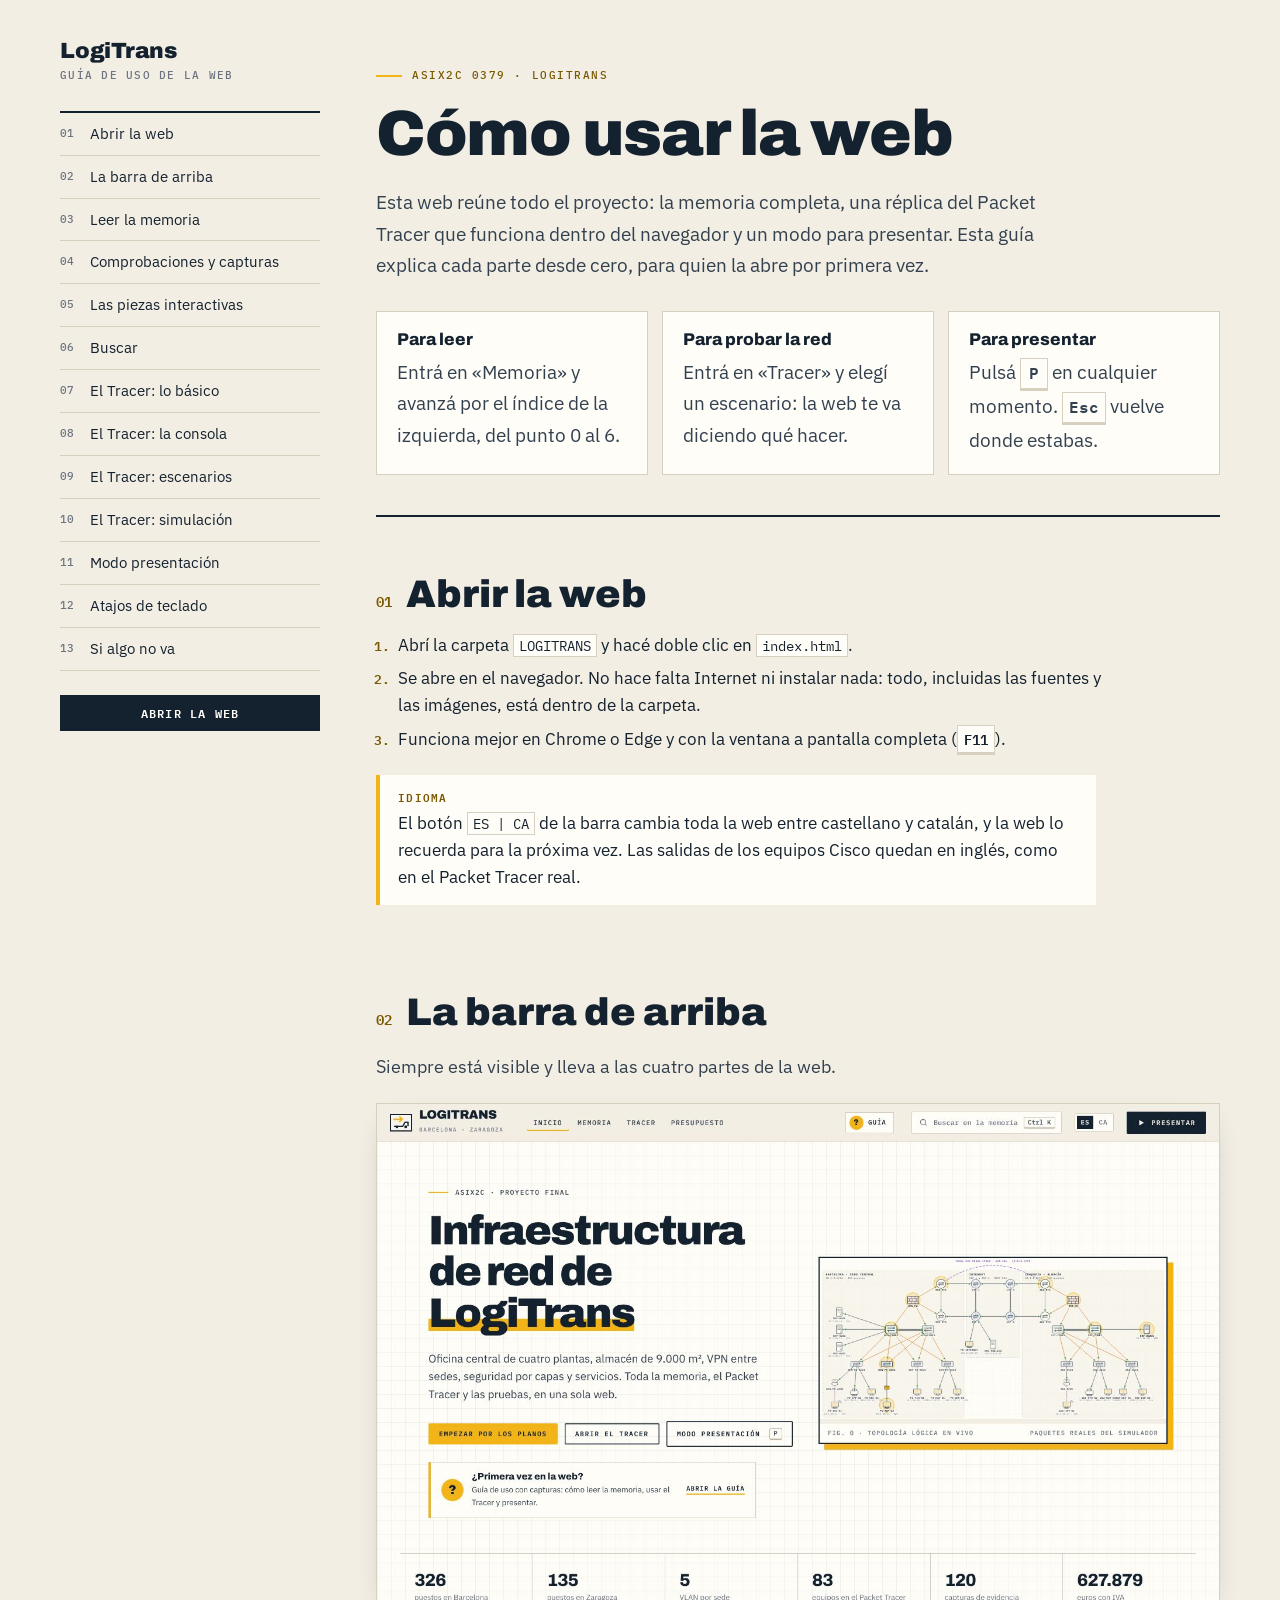
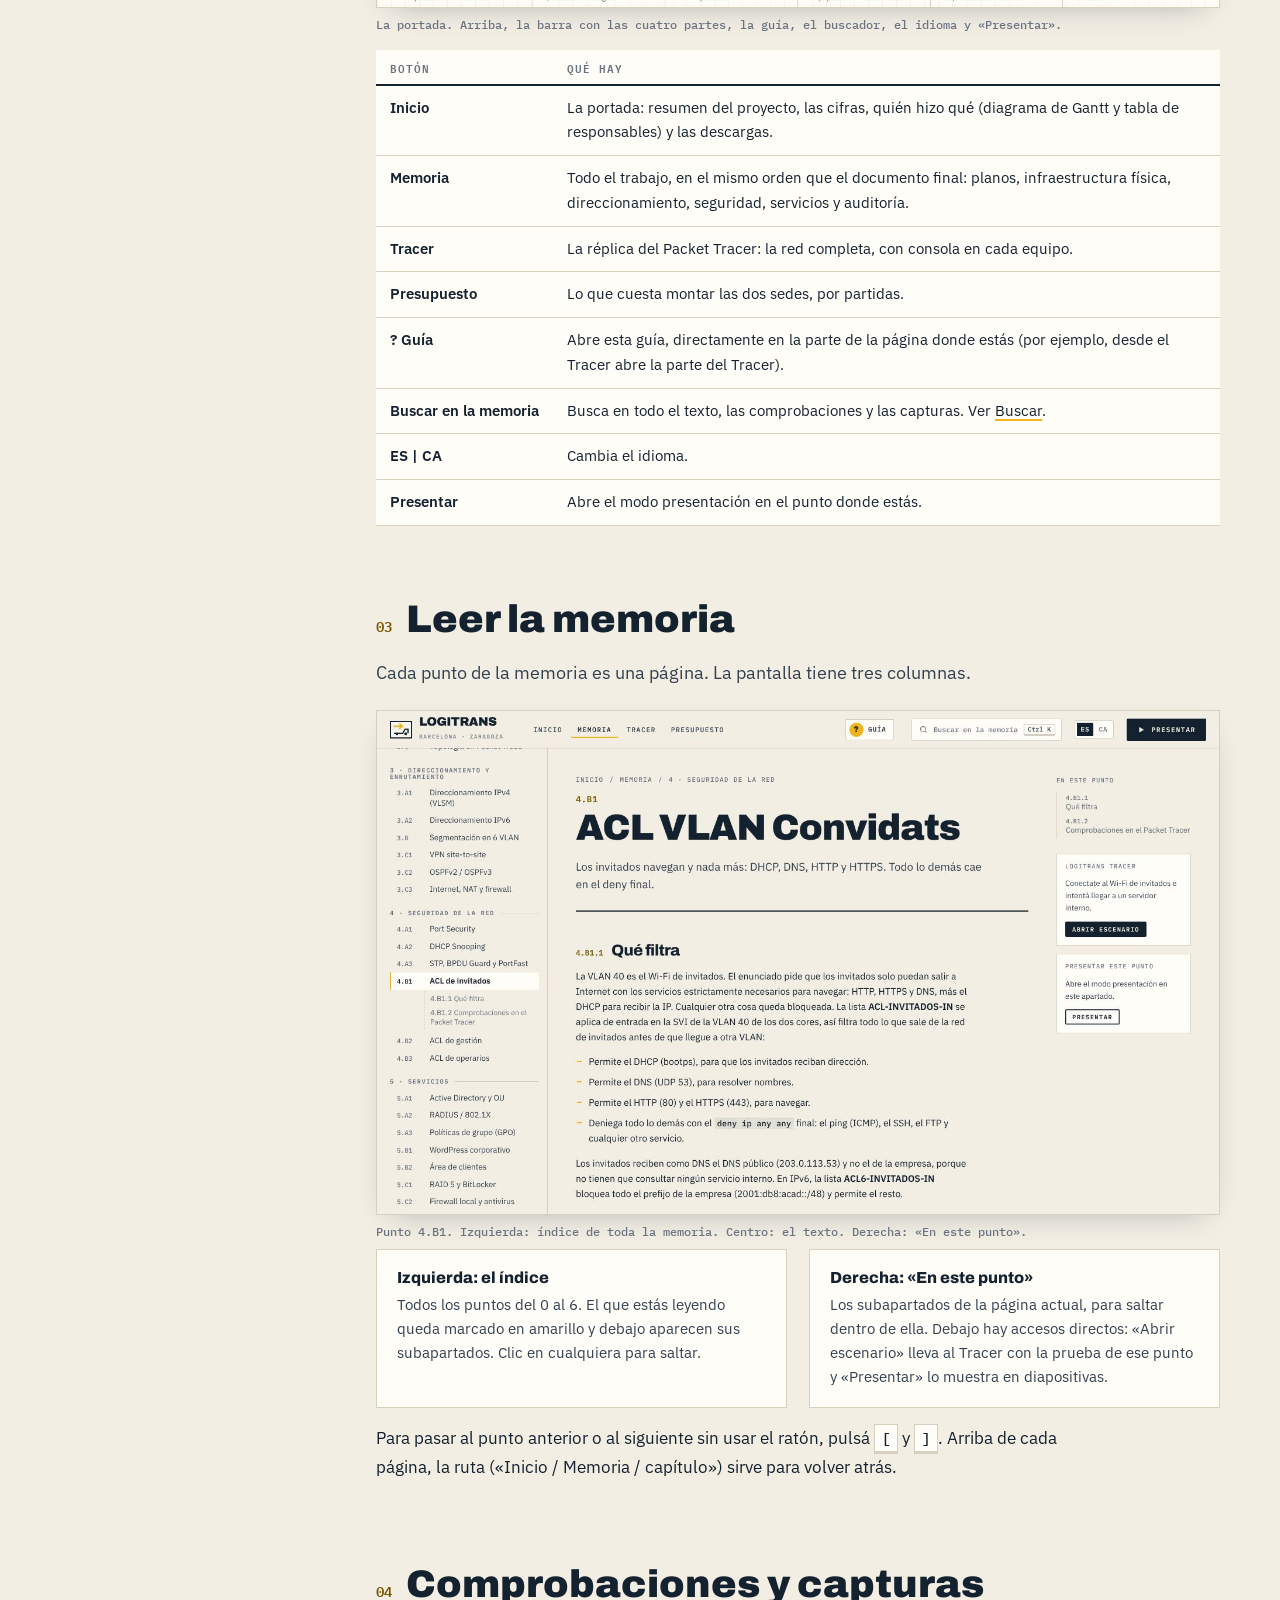
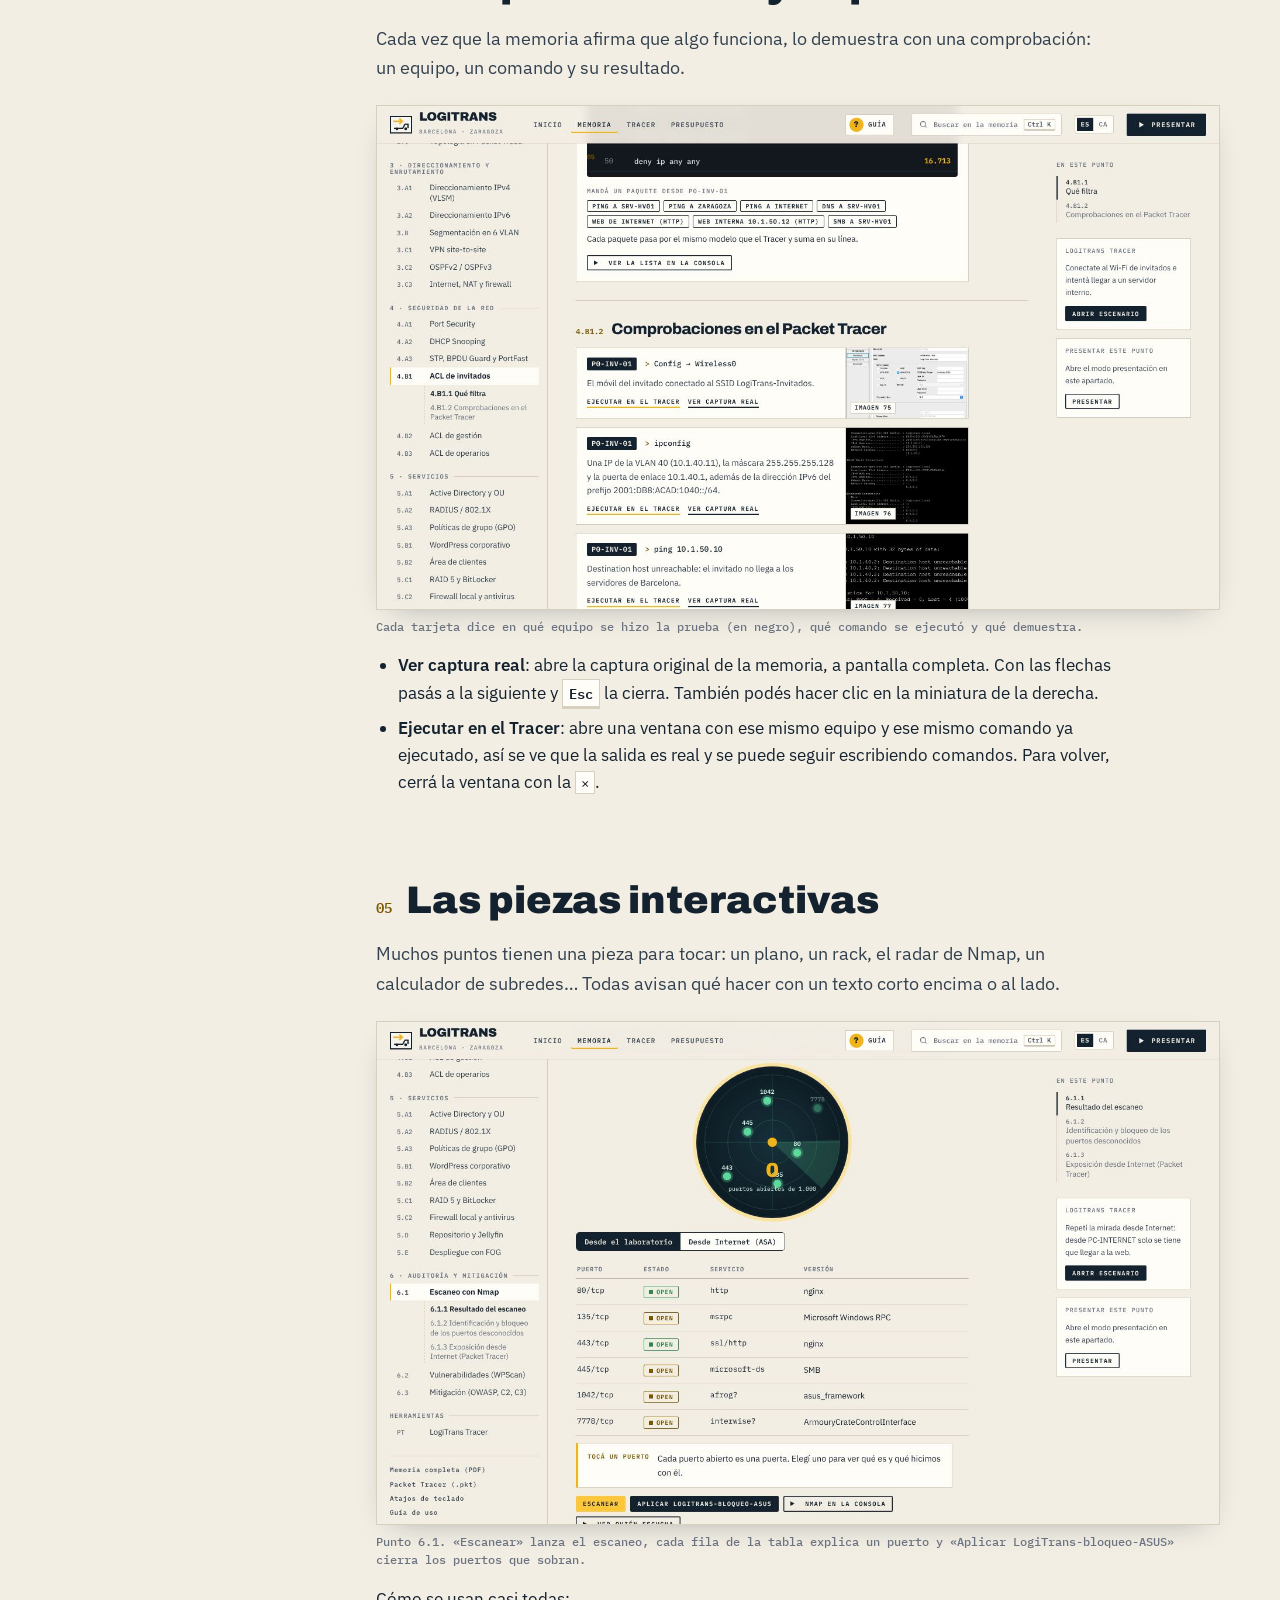
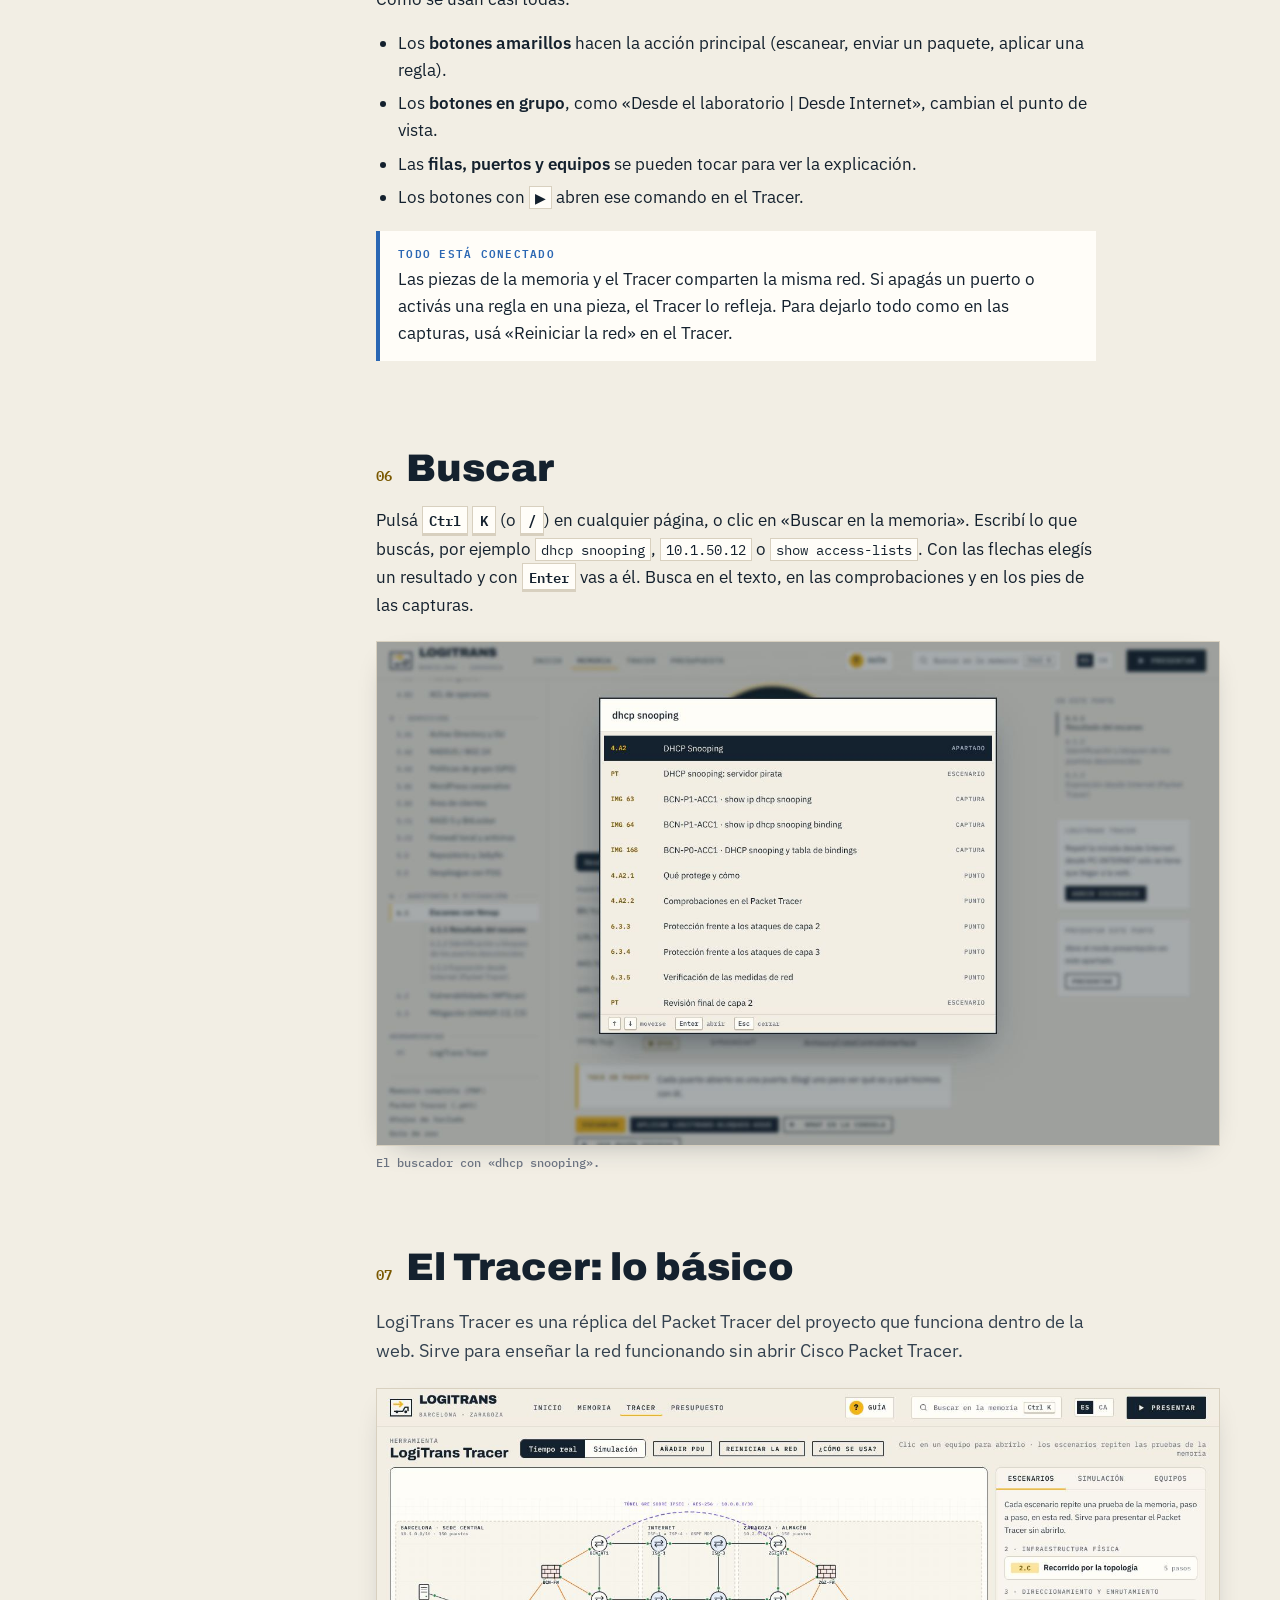
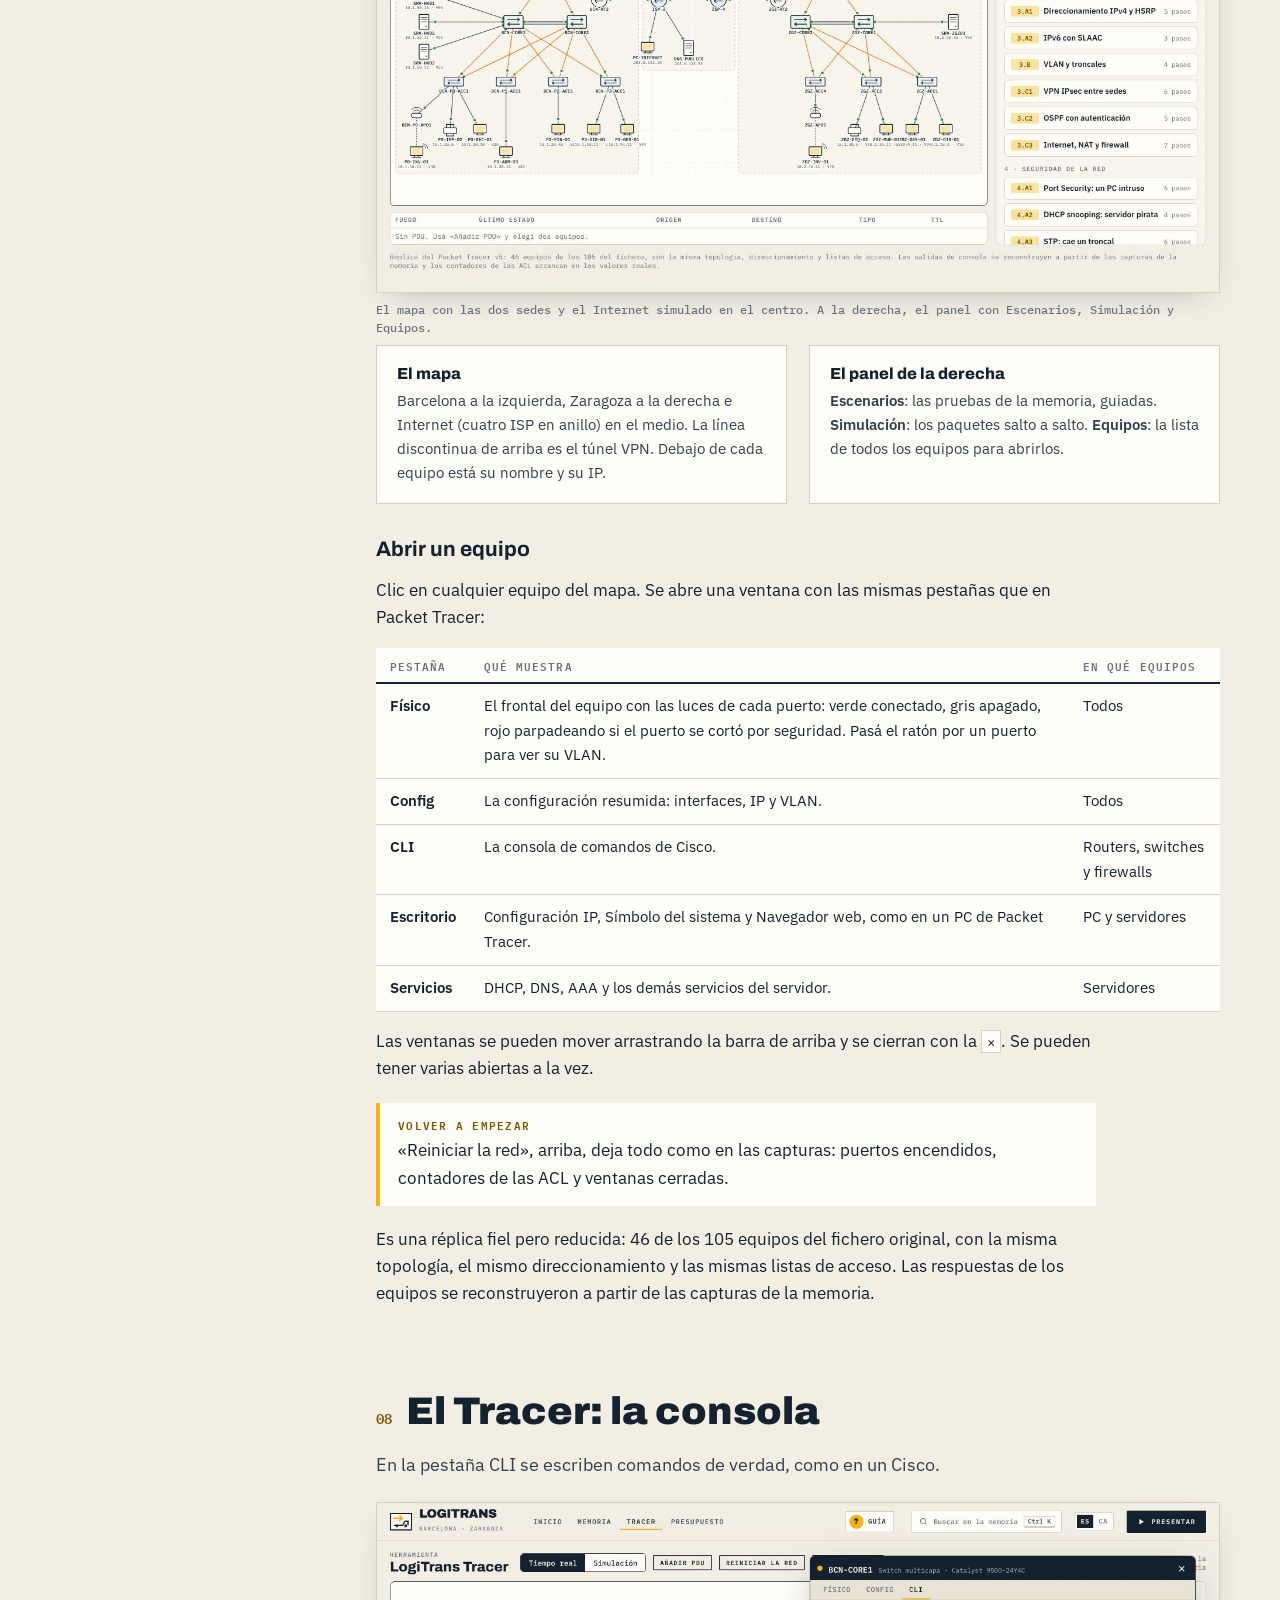
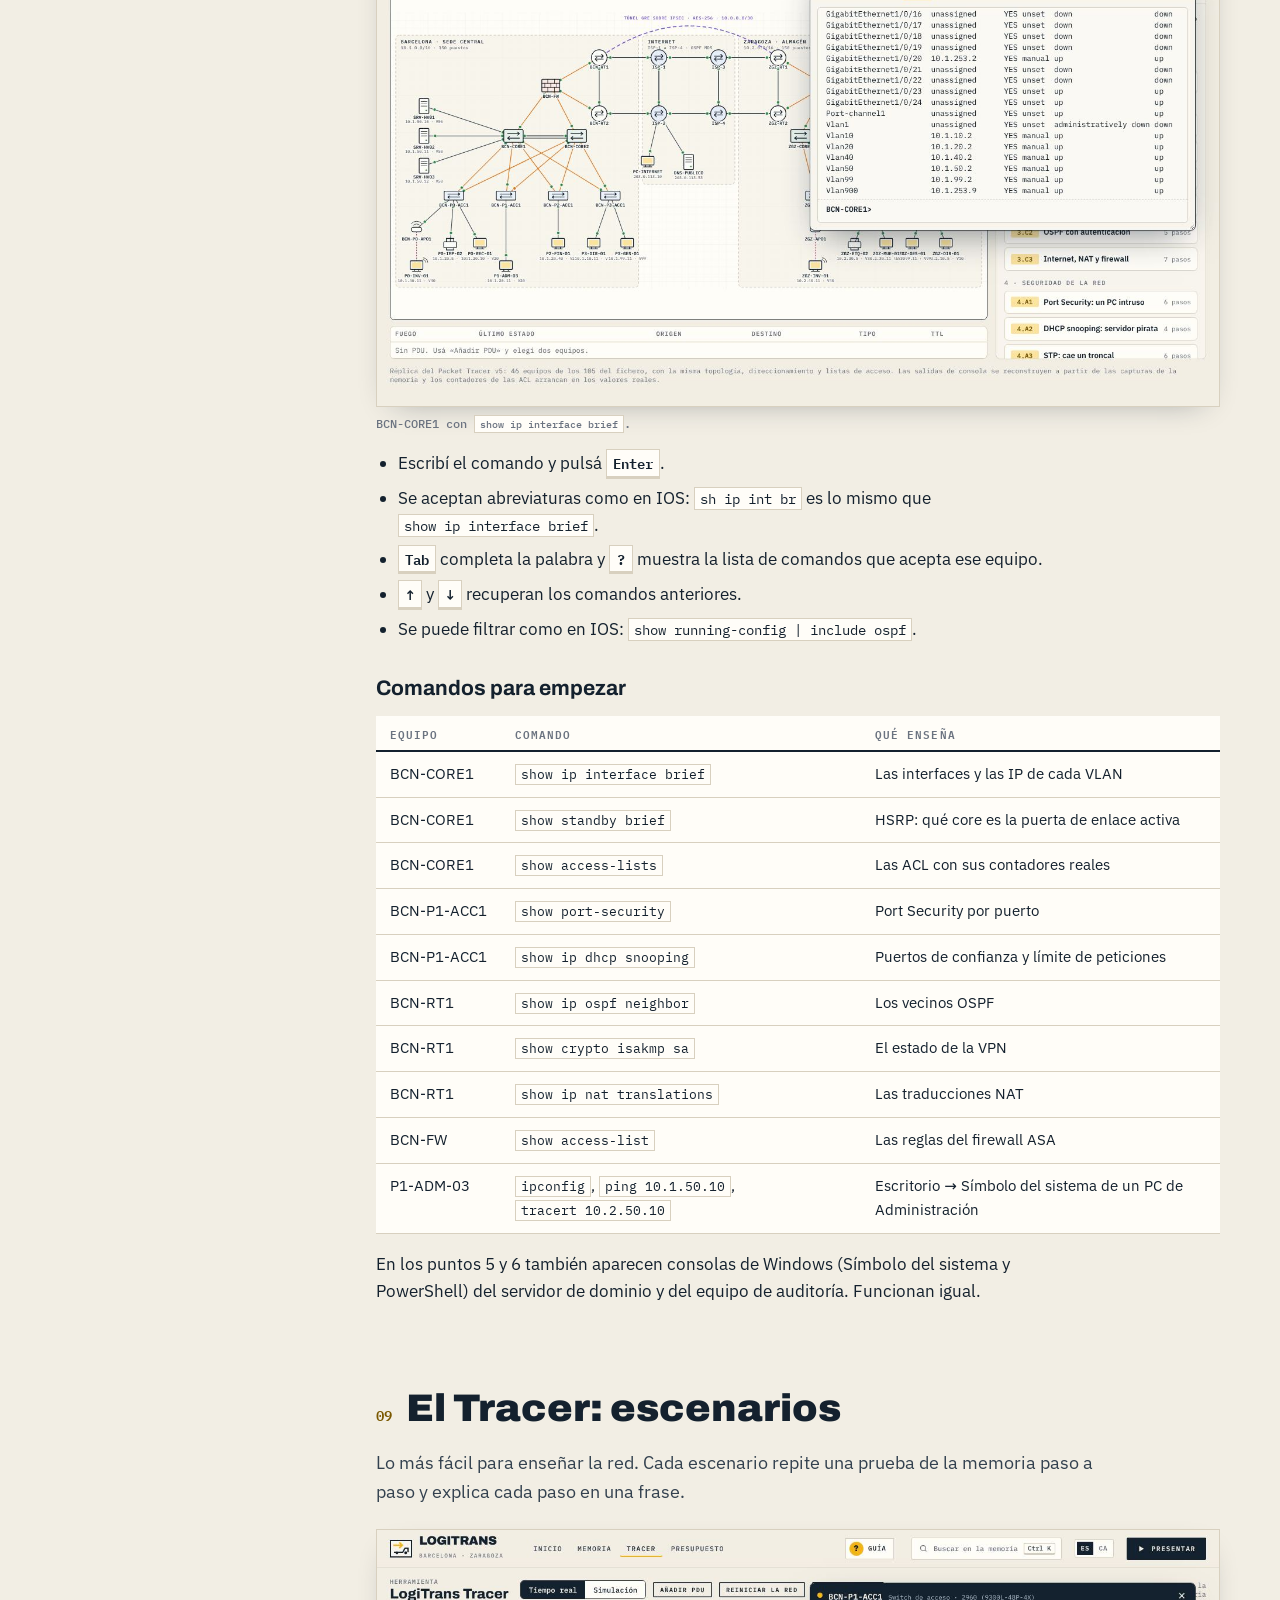
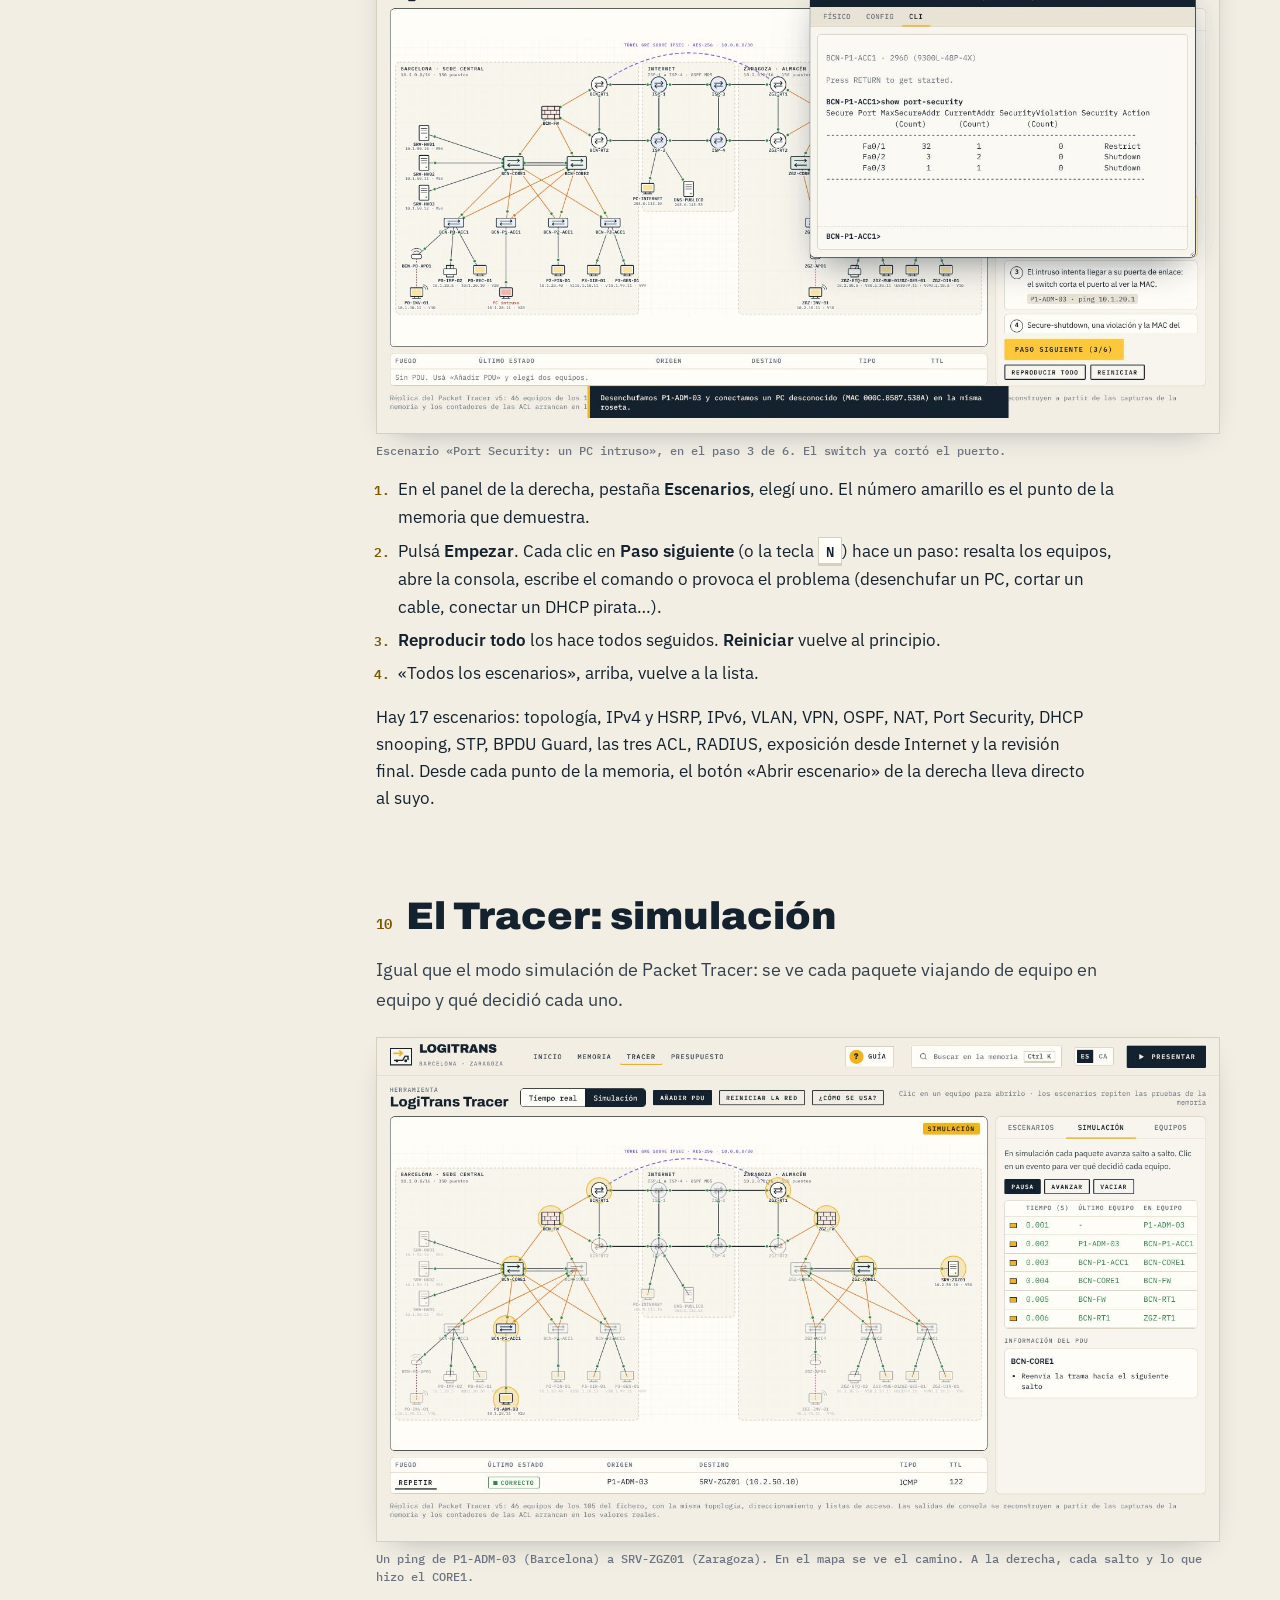
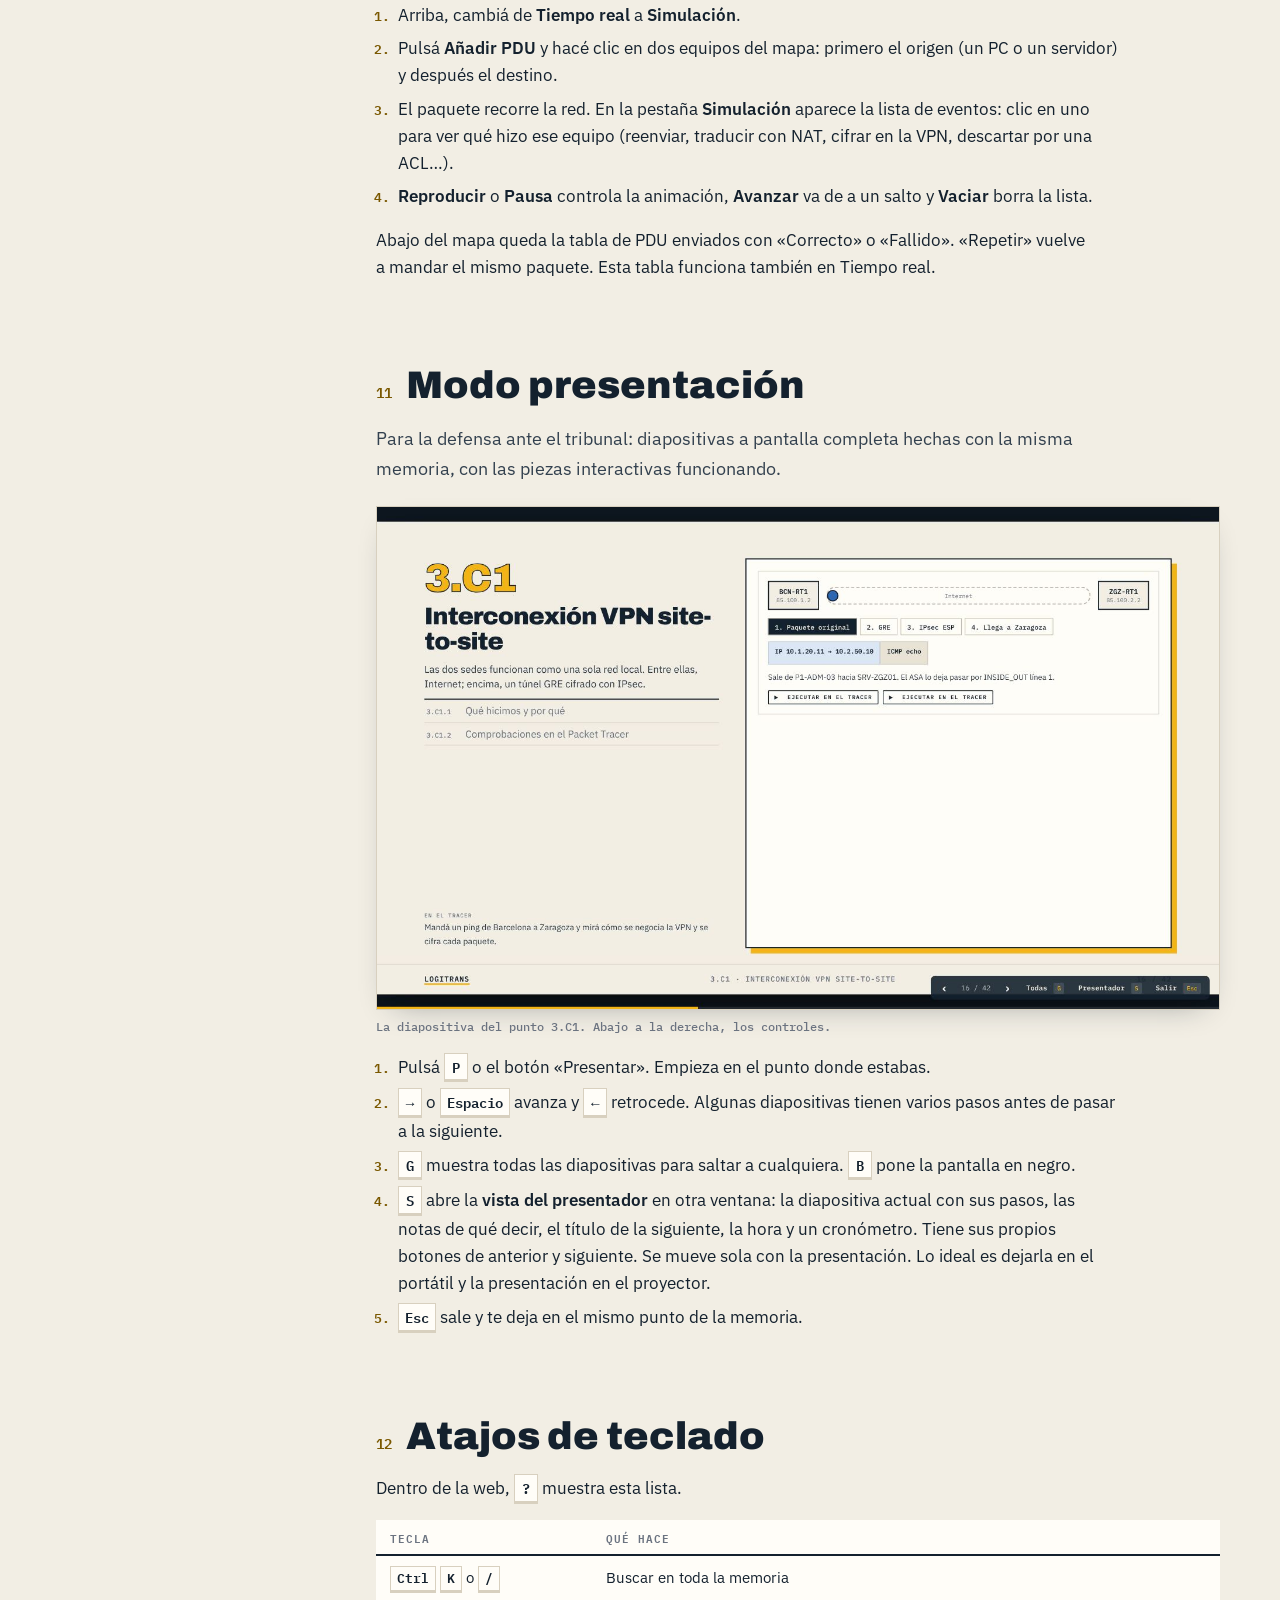
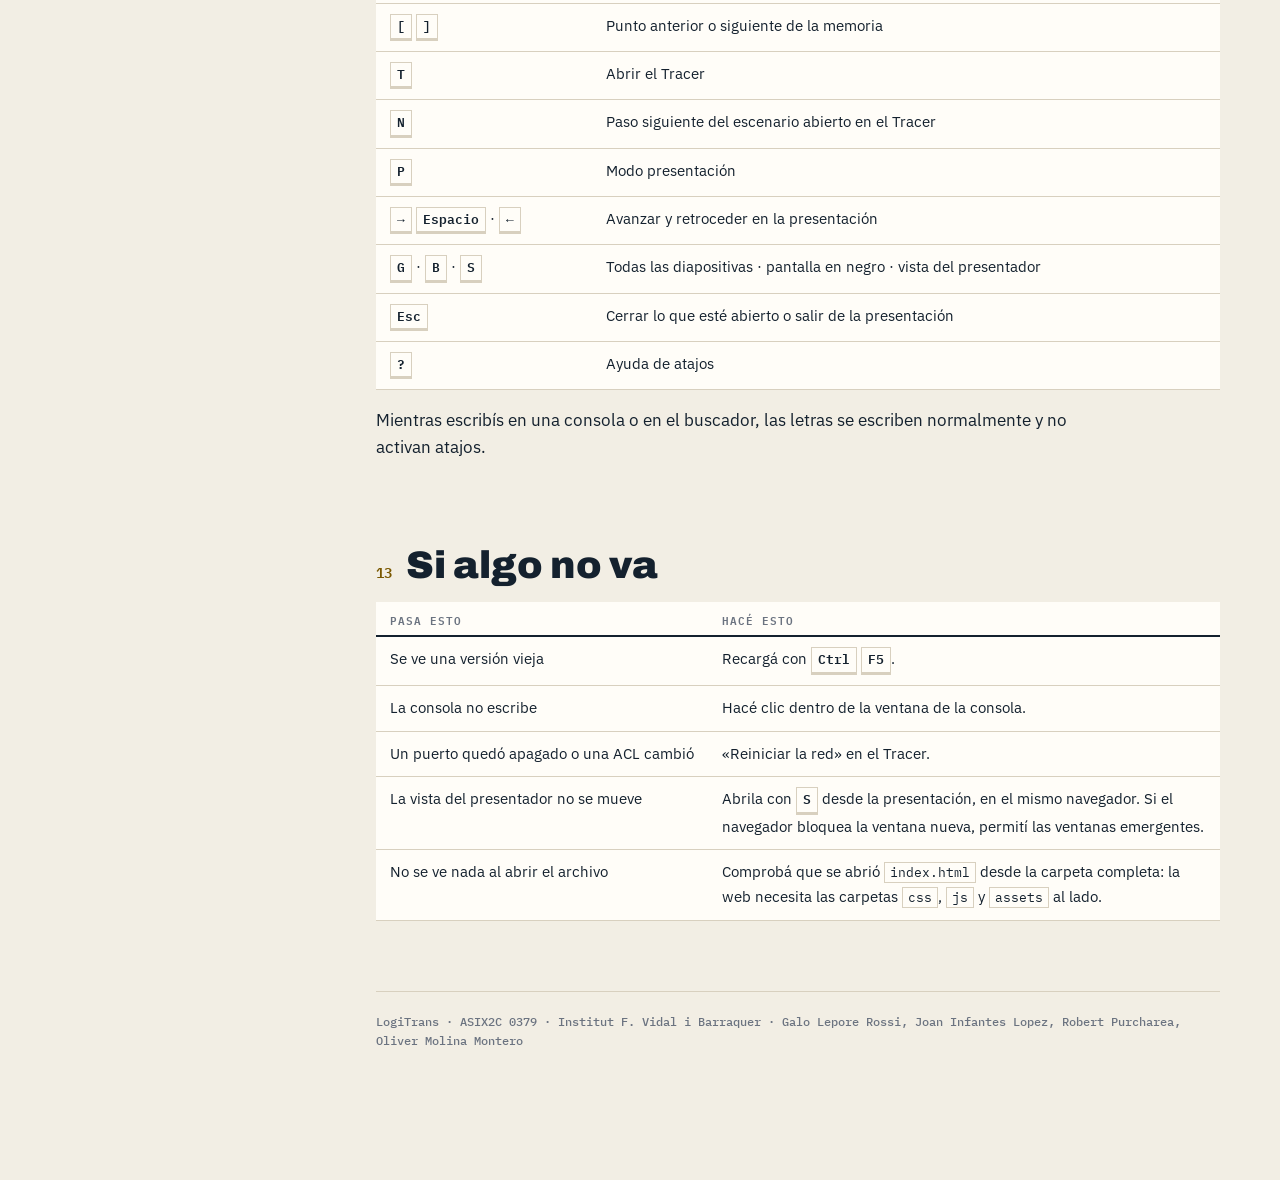
==== commit 8f109d9e: "Guía de uso a la vista: botón «Guía» contextual en la barra, acceso en la portada y en el Tracer Co-" ====
--- a/GUIA.html
+++ b/GUIA.html
@@ -121,7 +121,7 @@
     <section id="barra">
       <h2><span>02</span>La barra de arriba</h2>
       <p class="lead">Siempre está visible y lleva a las cuatro partes de la web.</p>
-      <figure><a href="assets/guia/01-inicio.jpg" target="_blank"><img src="assets/guia/01-inicio.jpg" alt="Portada de la web" loading="lazy"></a><figcaption>La portada. Arriba, la barra con las cuatro partes, el buscador, el idioma y «Presentar».</figcaption></figure>
+      <figure><a href="assets/guia/01-inicio.jpg" target="_blank"><img src="assets/guia/01-inicio.jpg" alt="Portada de la web" loading="lazy"></a><figcaption>La portada. Arriba, la barra con las cuatro partes, la guía, el buscador, el idioma y «Presentar».</figcaption></figure>
       <table>
         <thead><tr><th>Botón</th><th>Qué hay</th></tr></thead>
         <tbody>
@@ -129,6 +129,7 @@
           <tr><td><b>Memoria</b></td><td>Todo el trabajo, en el mismo orden que el documento final: planos, infraestructura física, direccionamiento, seguridad, servicios y auditoría.</td></tr>
           <tr><td><b>Tracer</b></td><td>La réplica del Packet Tracer: la red completa, con consola en cada equipo.</td></tr>
           <tr><td><b>Presupuesto</b></td><td>Lo que cuesta montar las dos sedes, por partidas.</td></tr>
+          <tr><td><b>? Guía</b></td><td>Abre esta guía, directamente en la parte de la página donde estás (por ejemplo, desde el Tracer abre la parte del Tracer).</td></tr>
           <tr><td><b>Buscar en la memoria</b></td><td>Busca en todo el texto, las comprobaciones y las capturas. Ver <a href="#buscar">Buscar</a>.</td></tr>
           <tr><td><b>ES | CA</b></td><td>Cambia el idioma.</td></tr>
           <tr><td><b>Presentar</b></td><td>Abre el modo presentación en el punto donde estás.</td></tr>
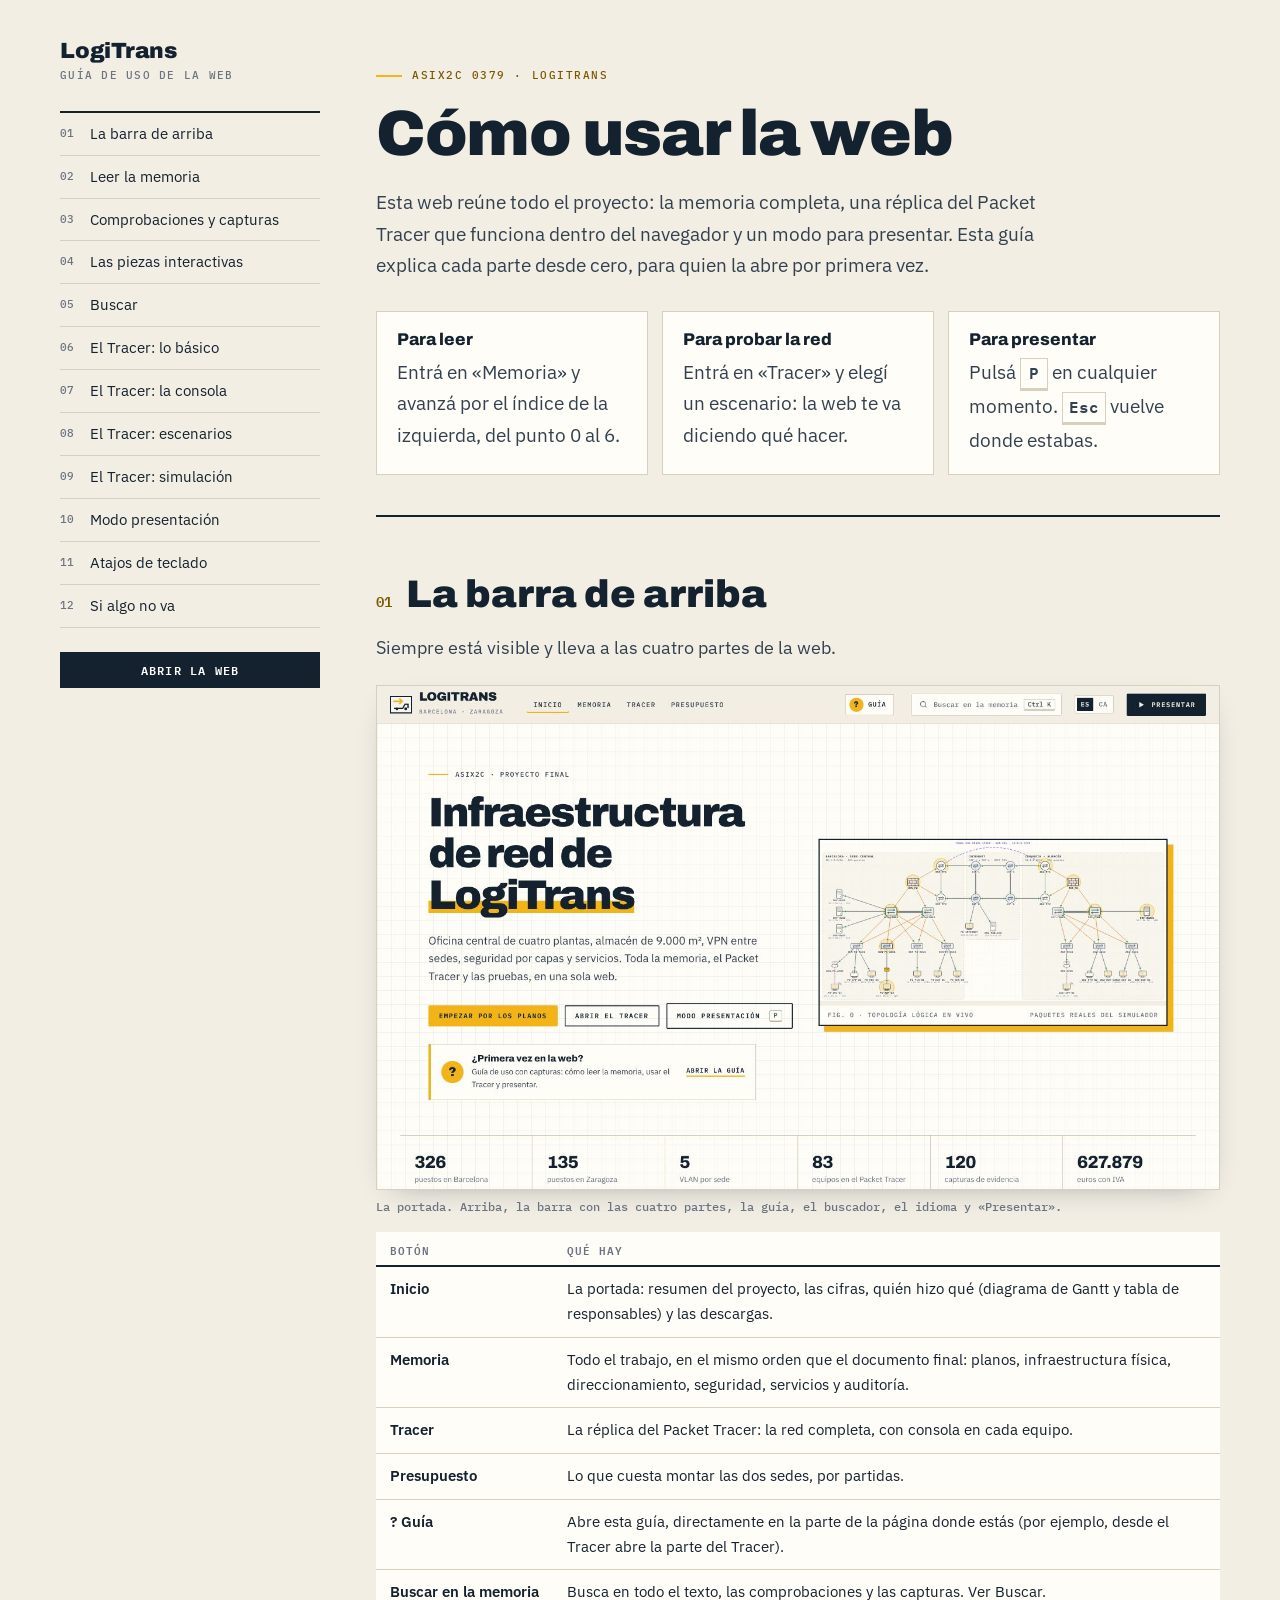
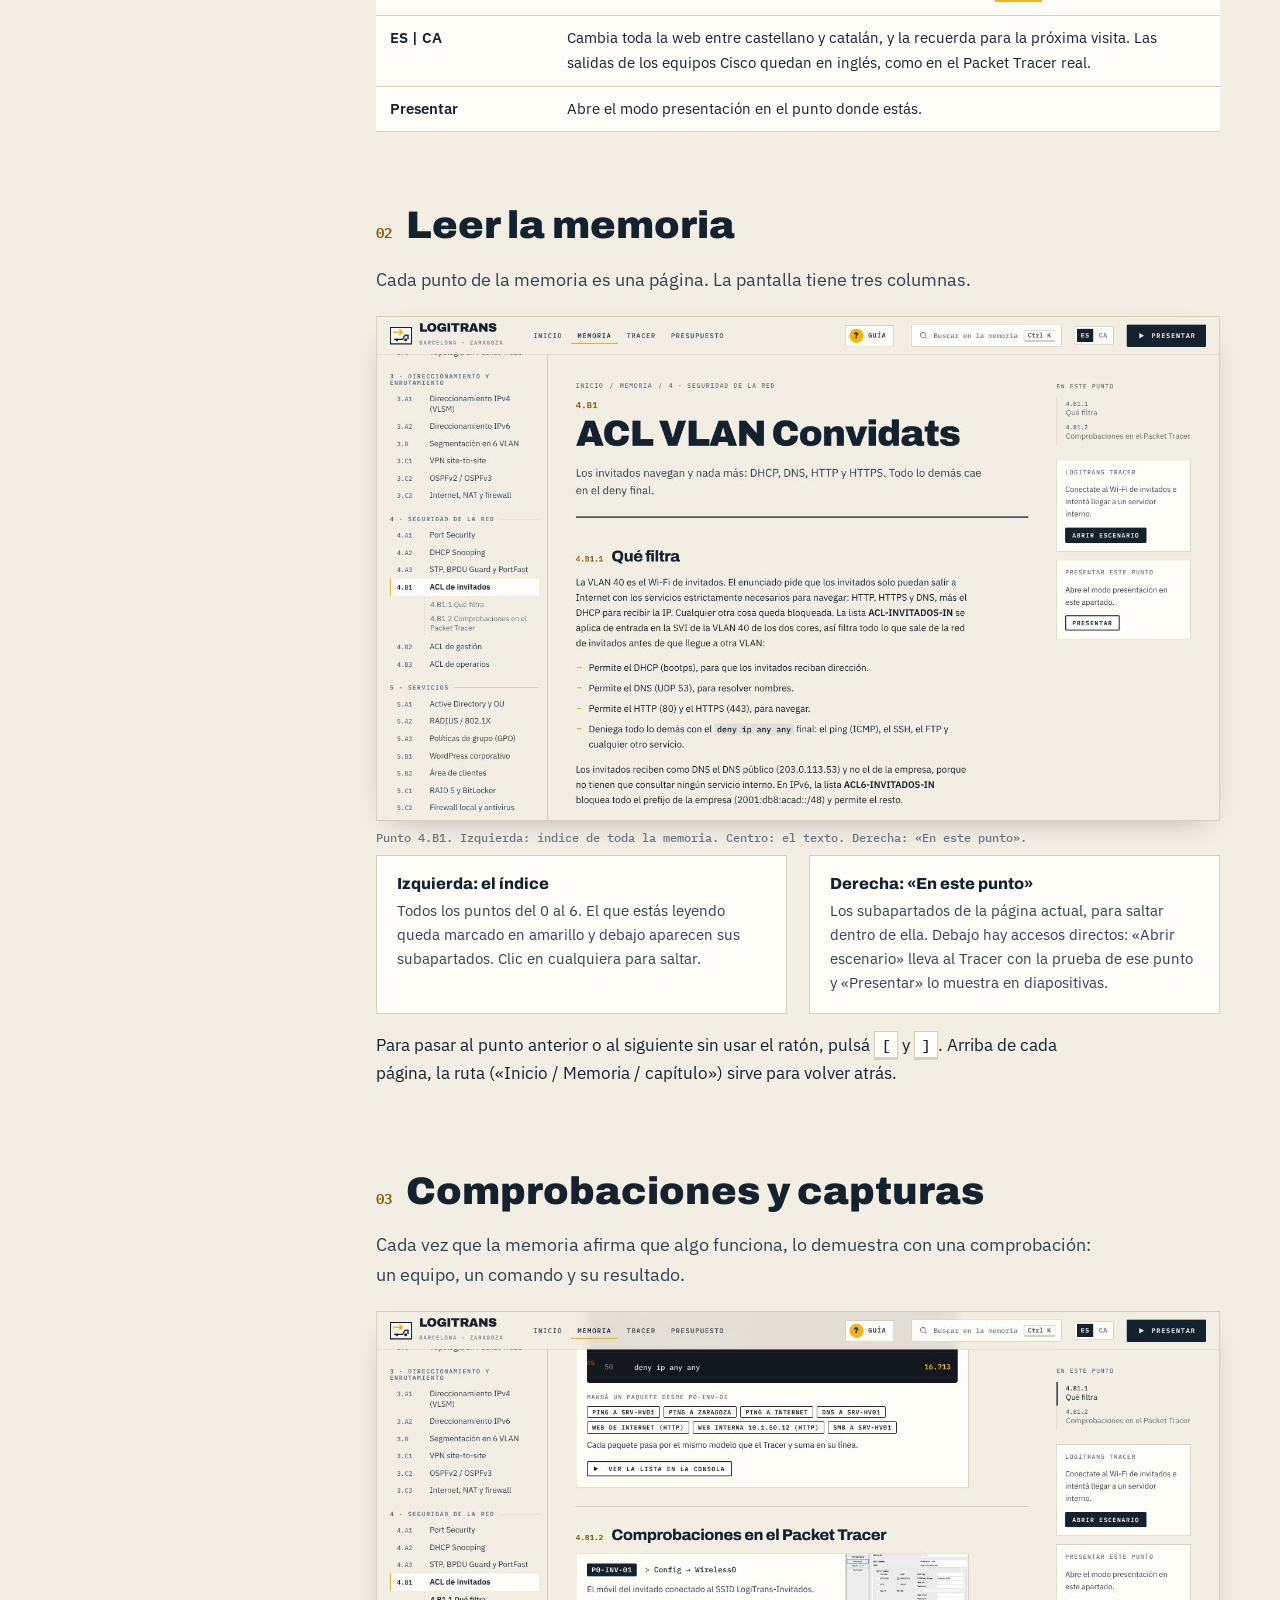
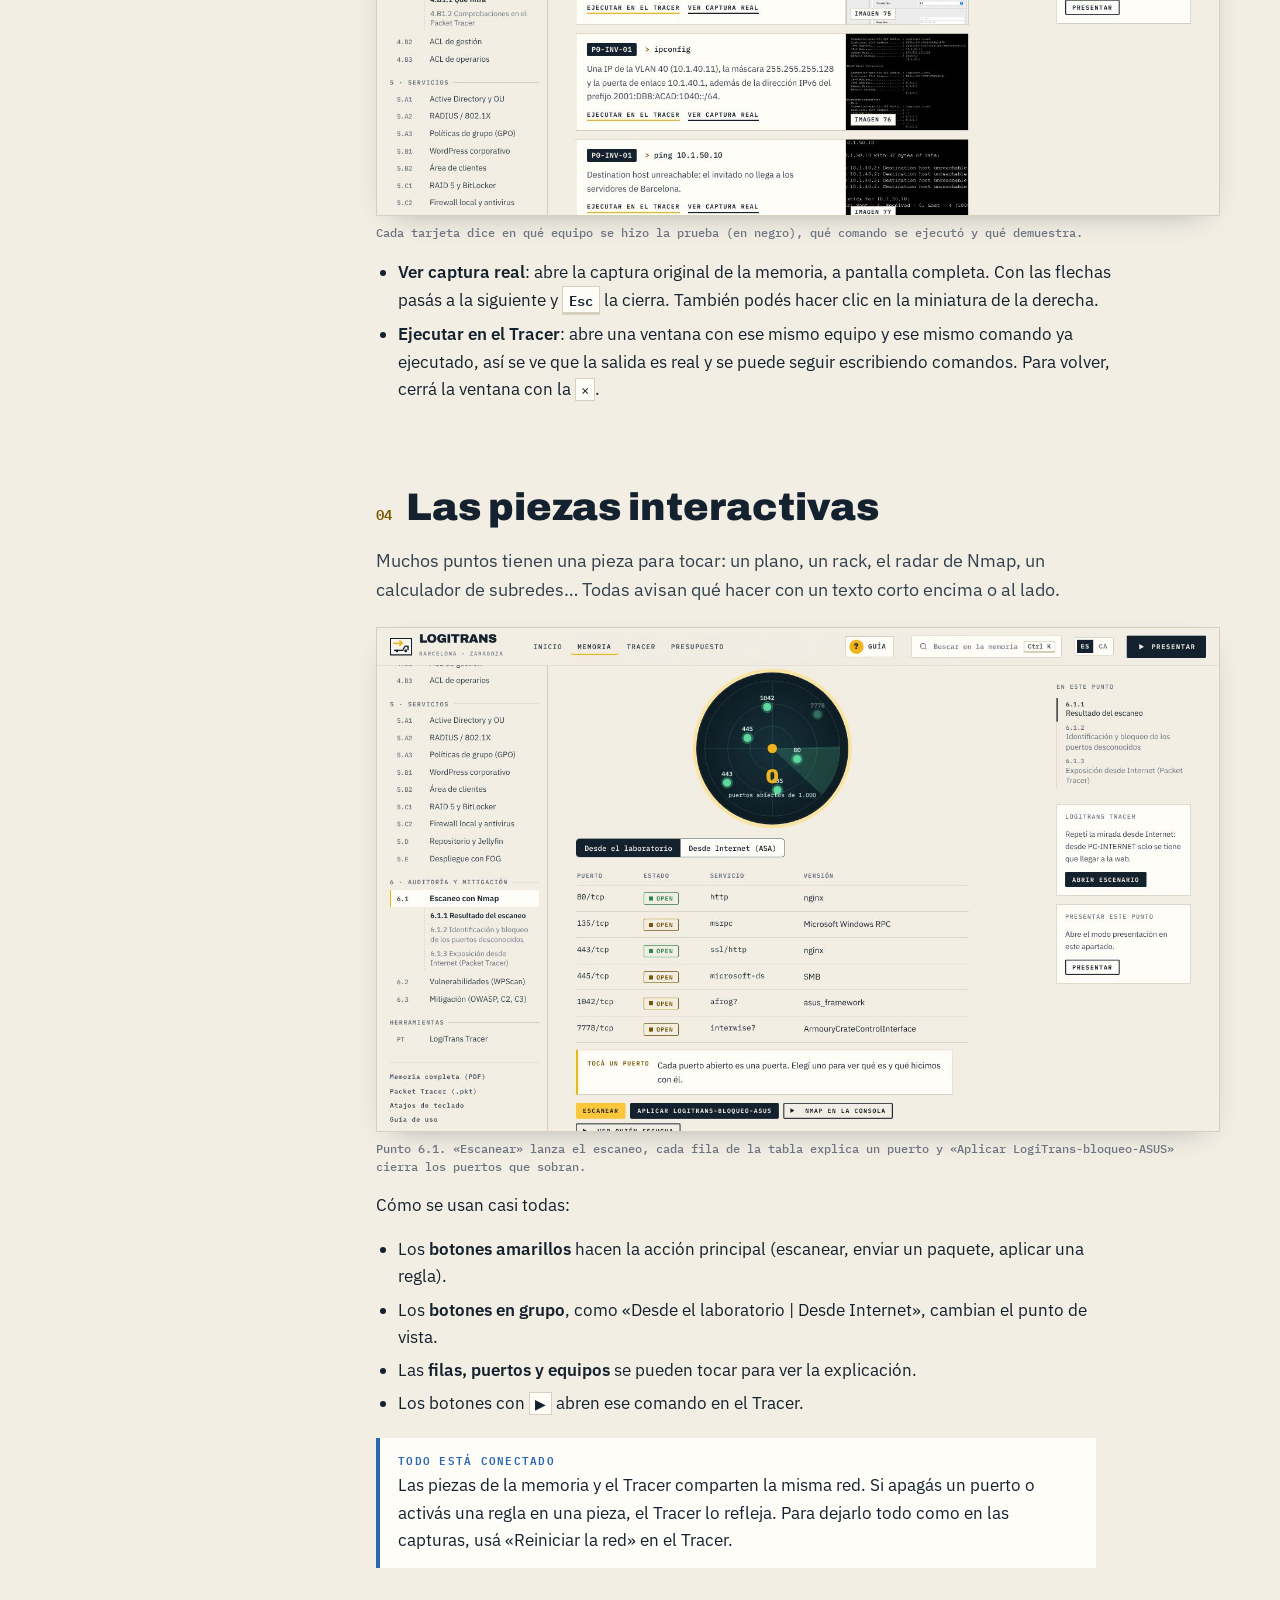
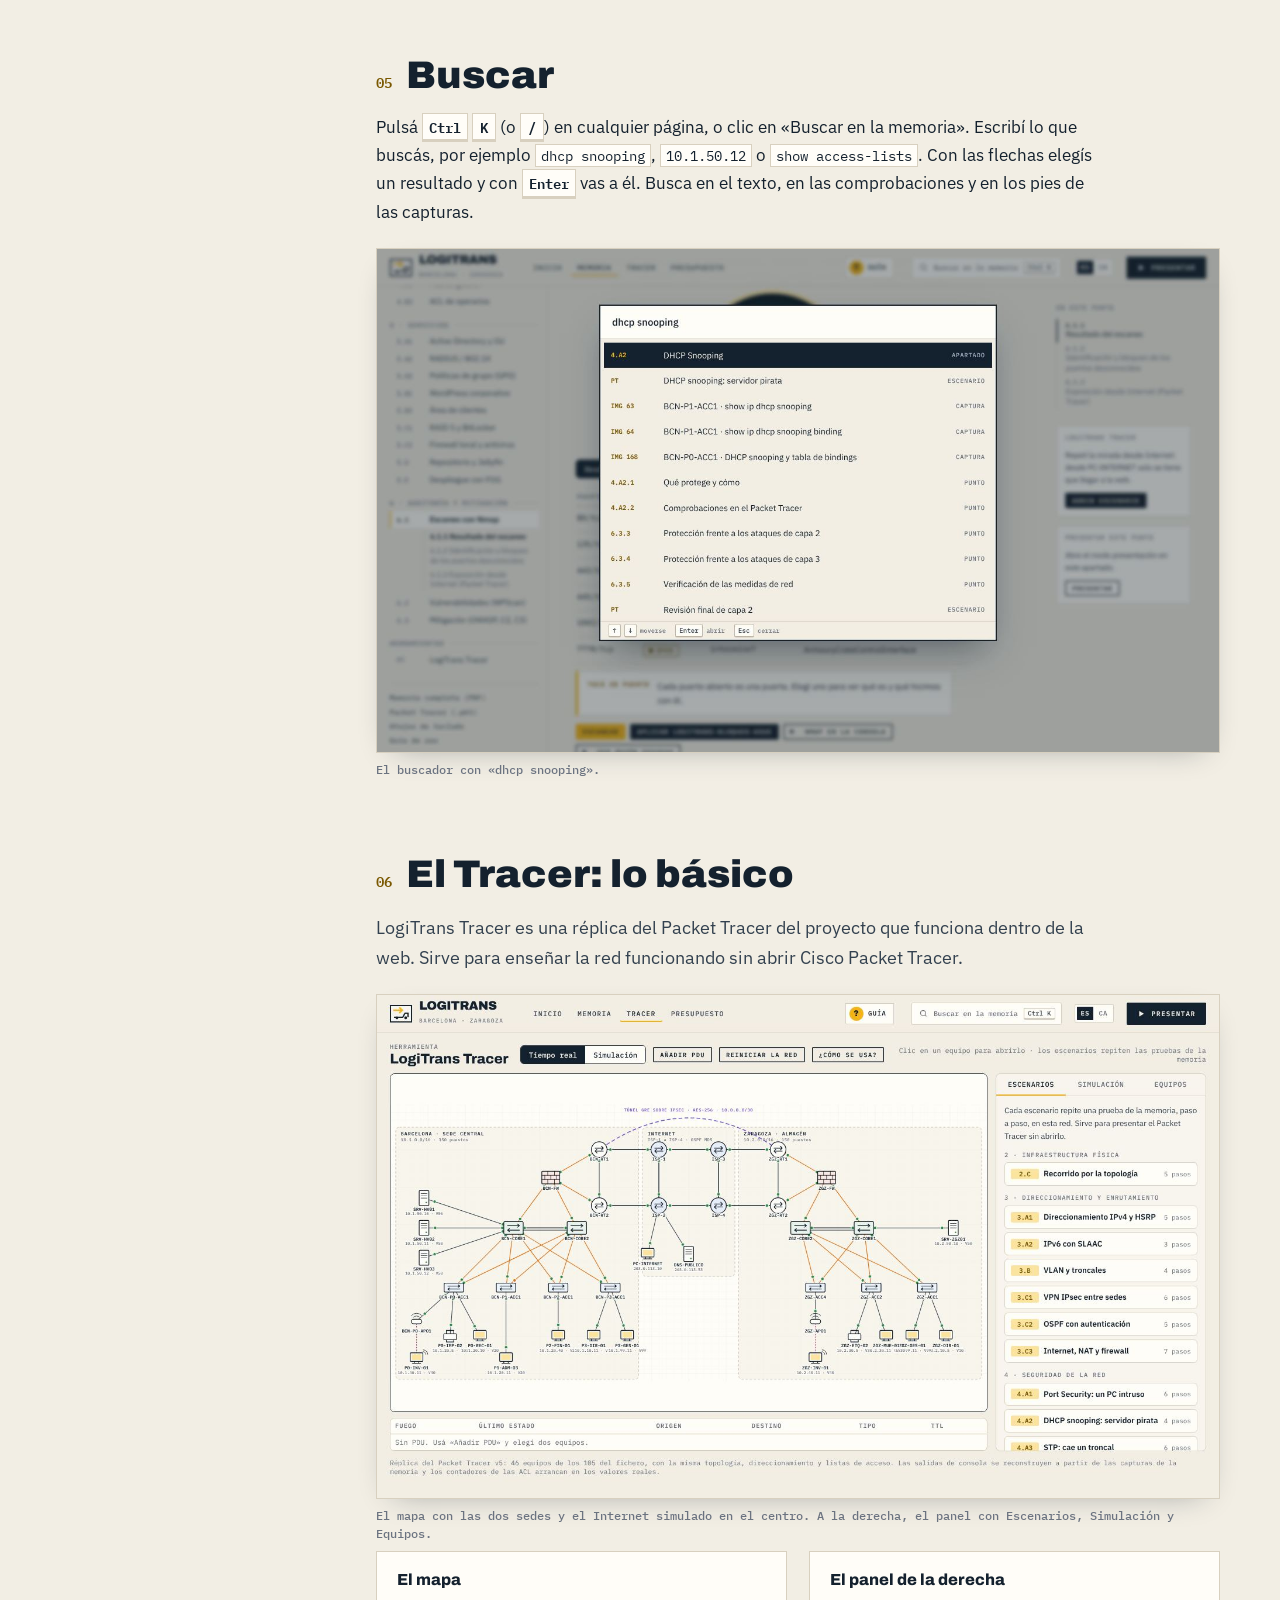
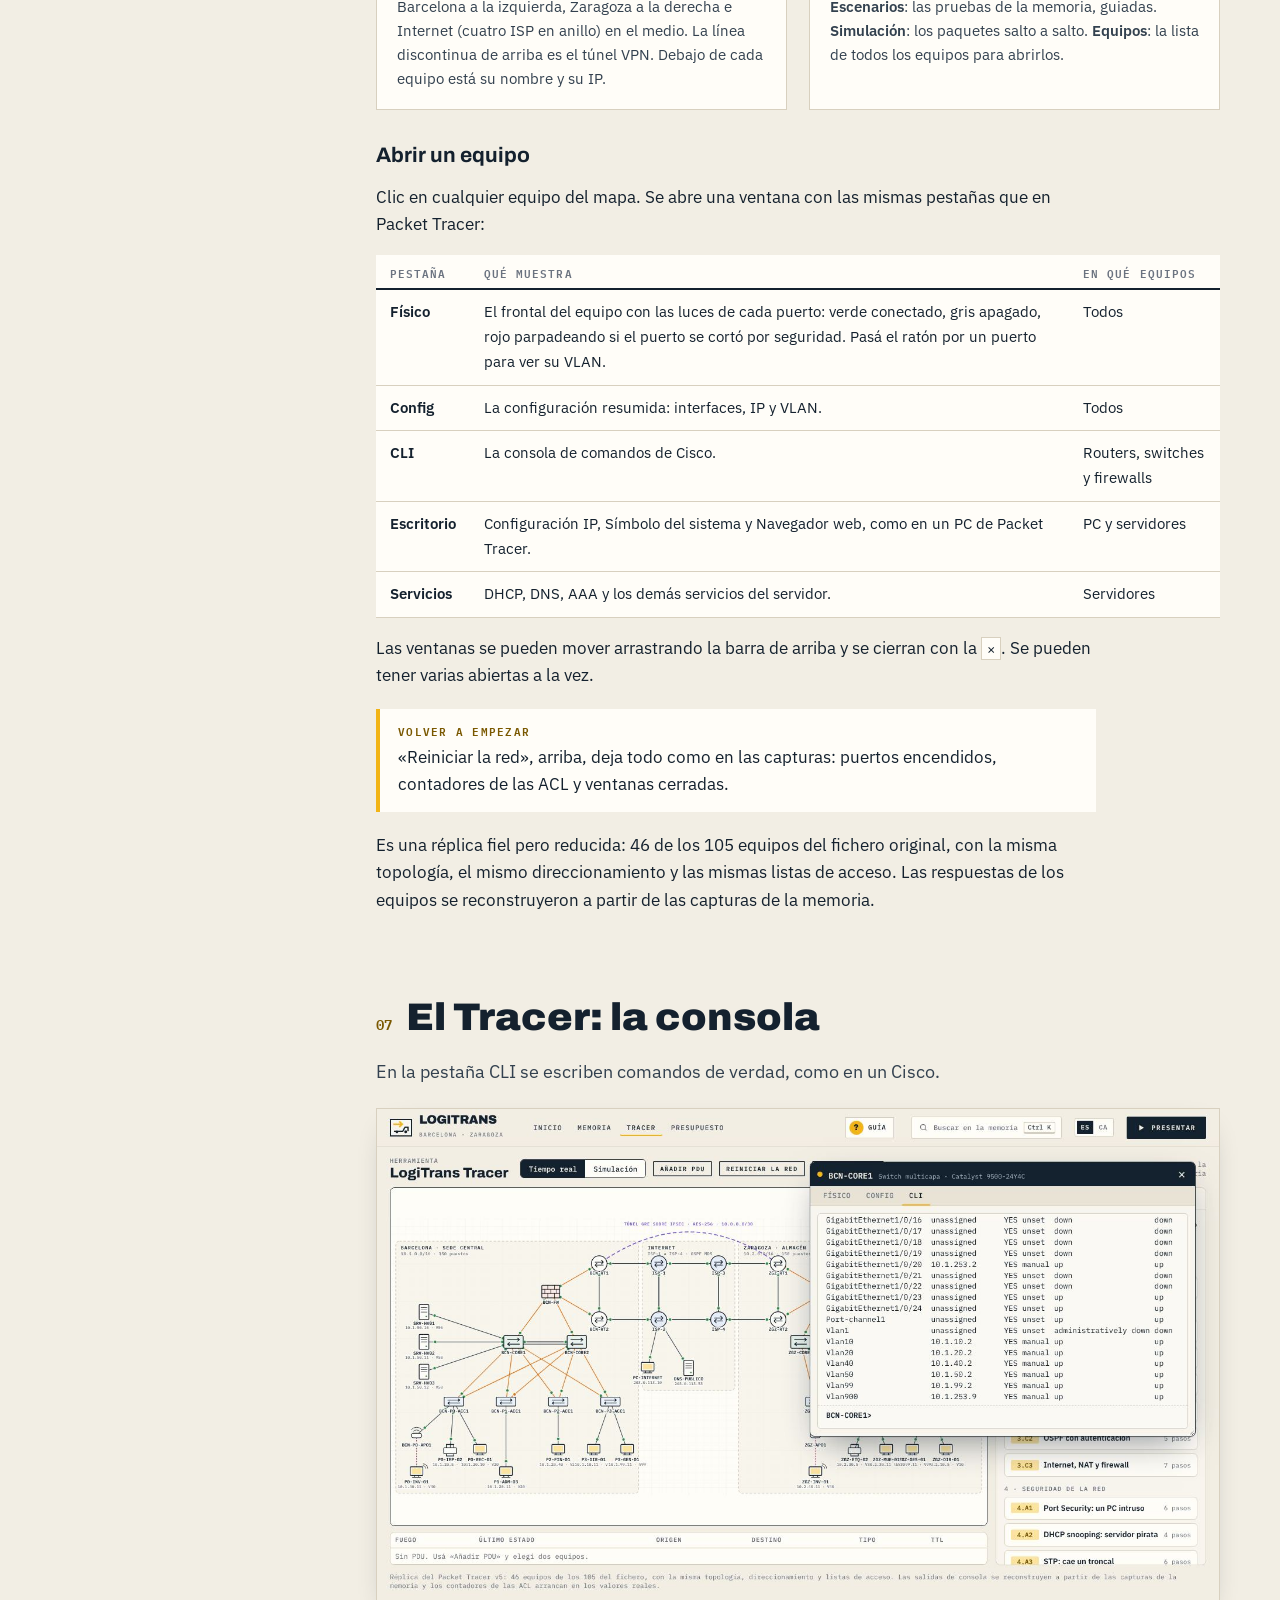
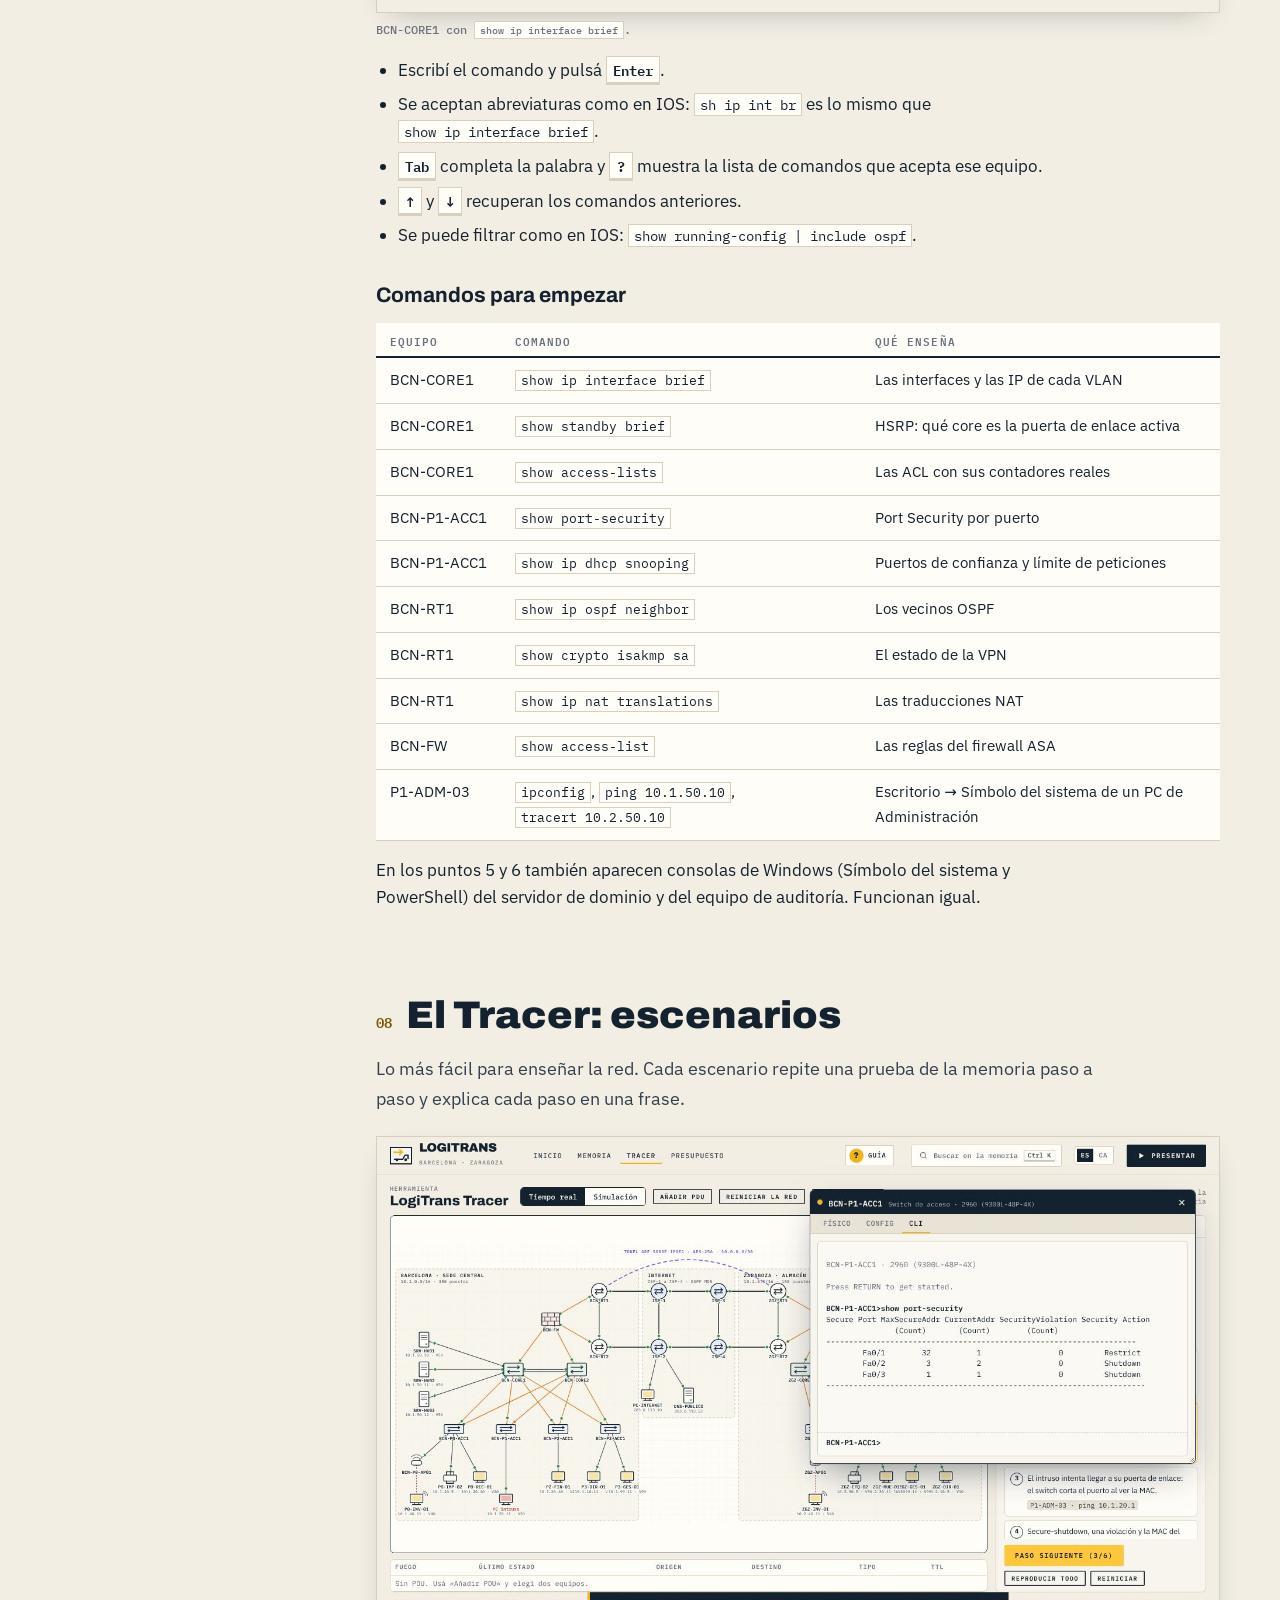
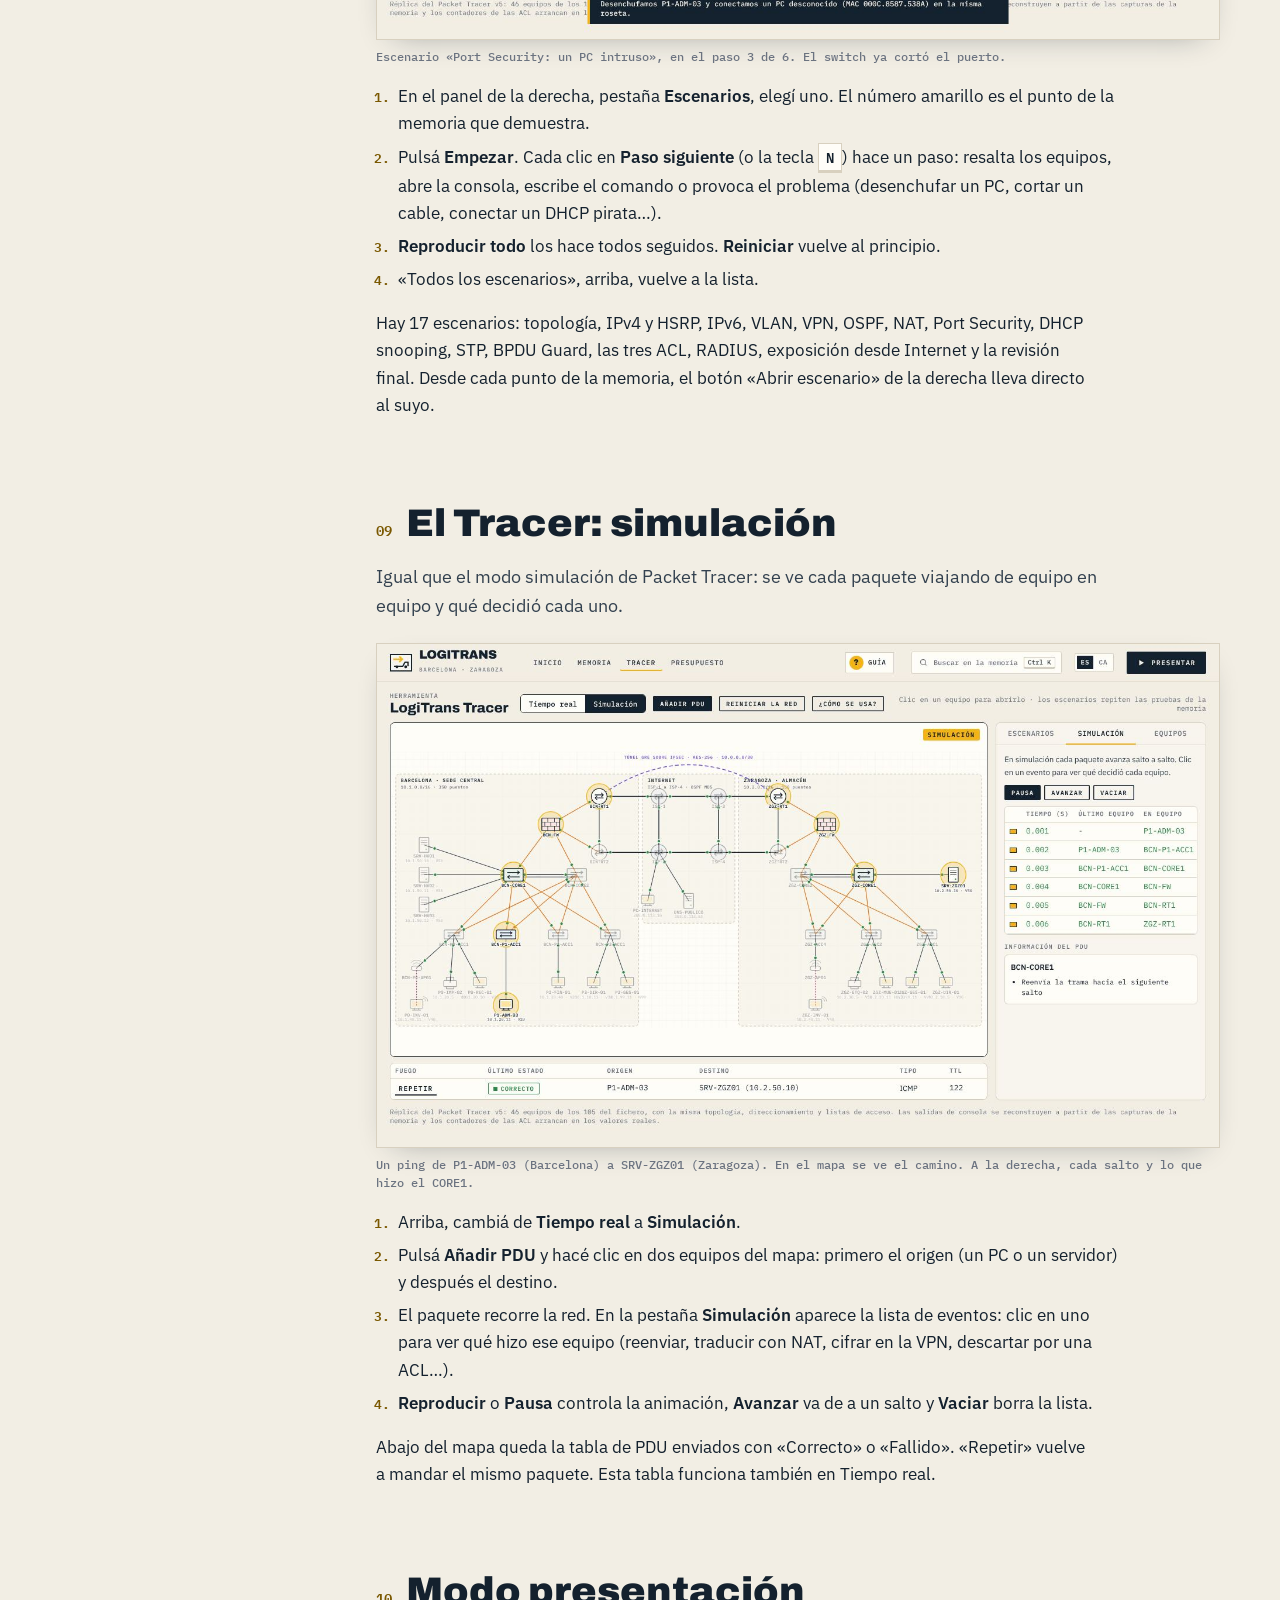
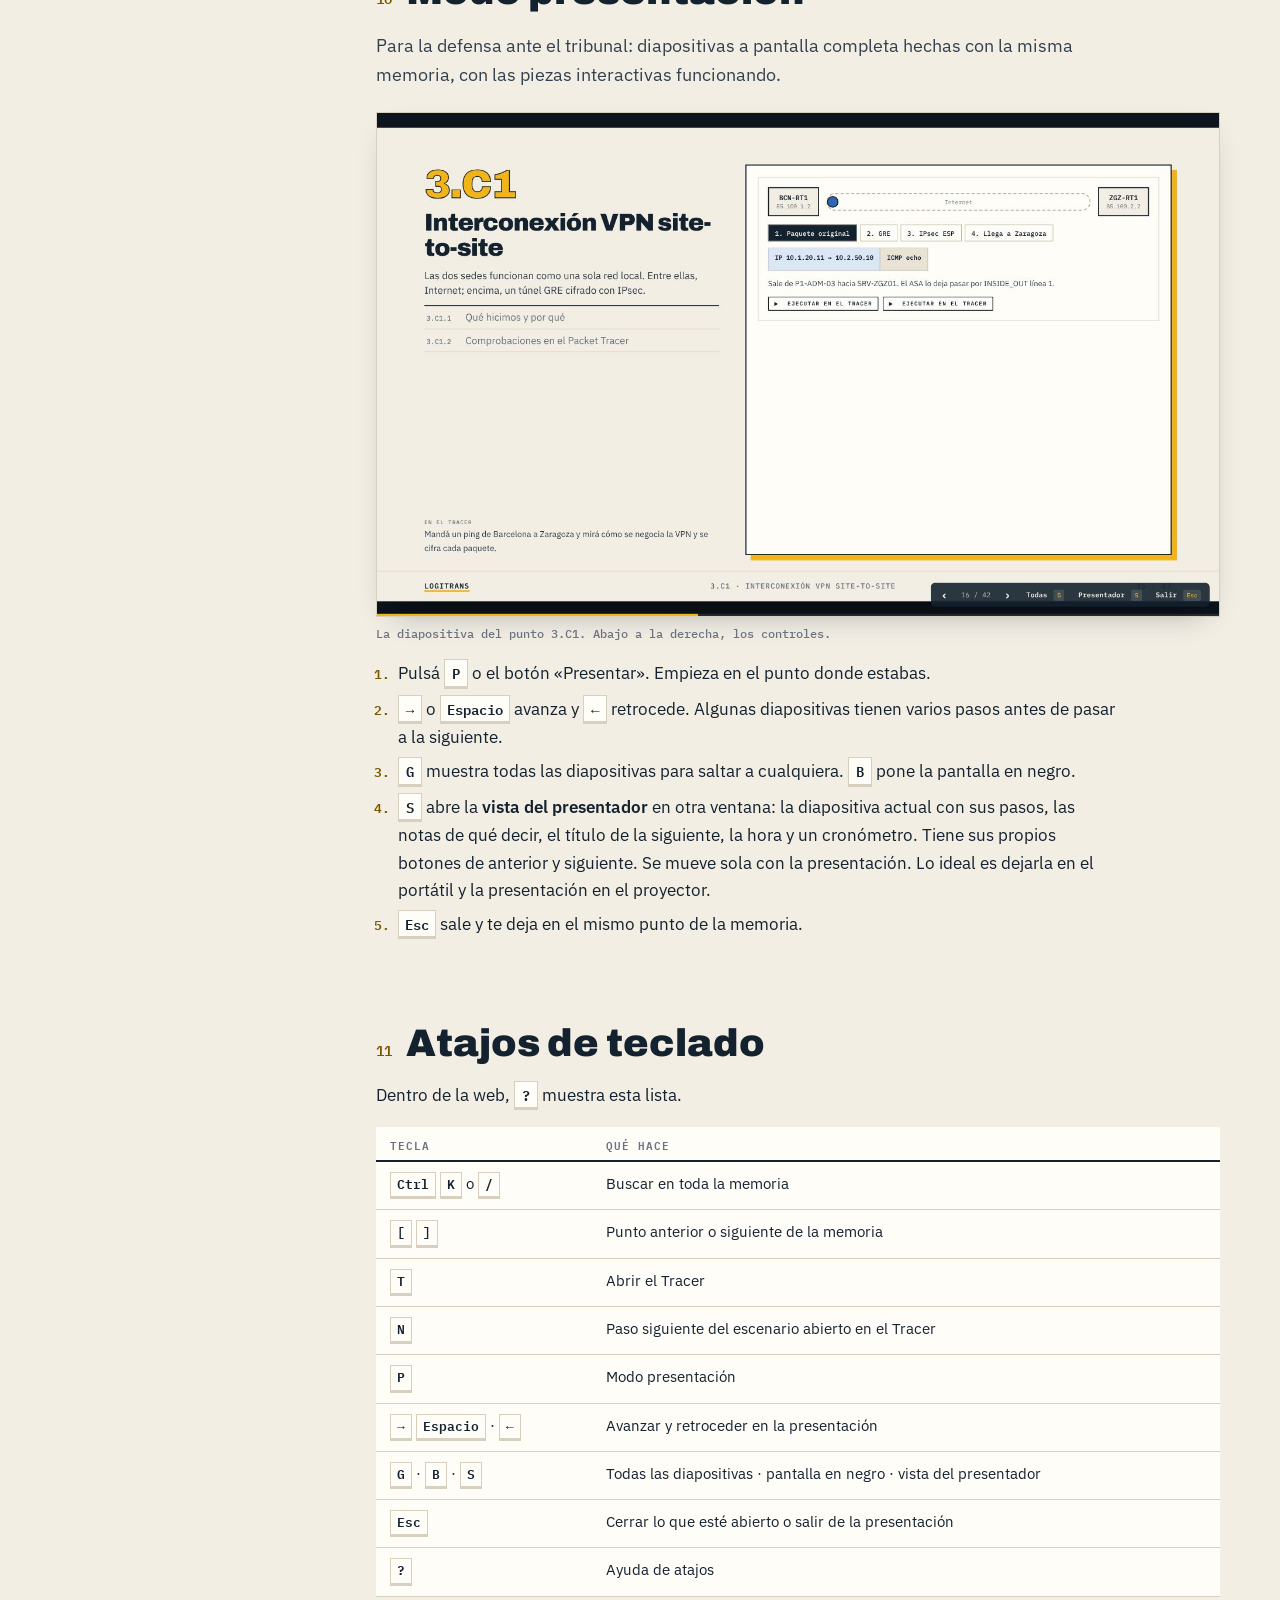
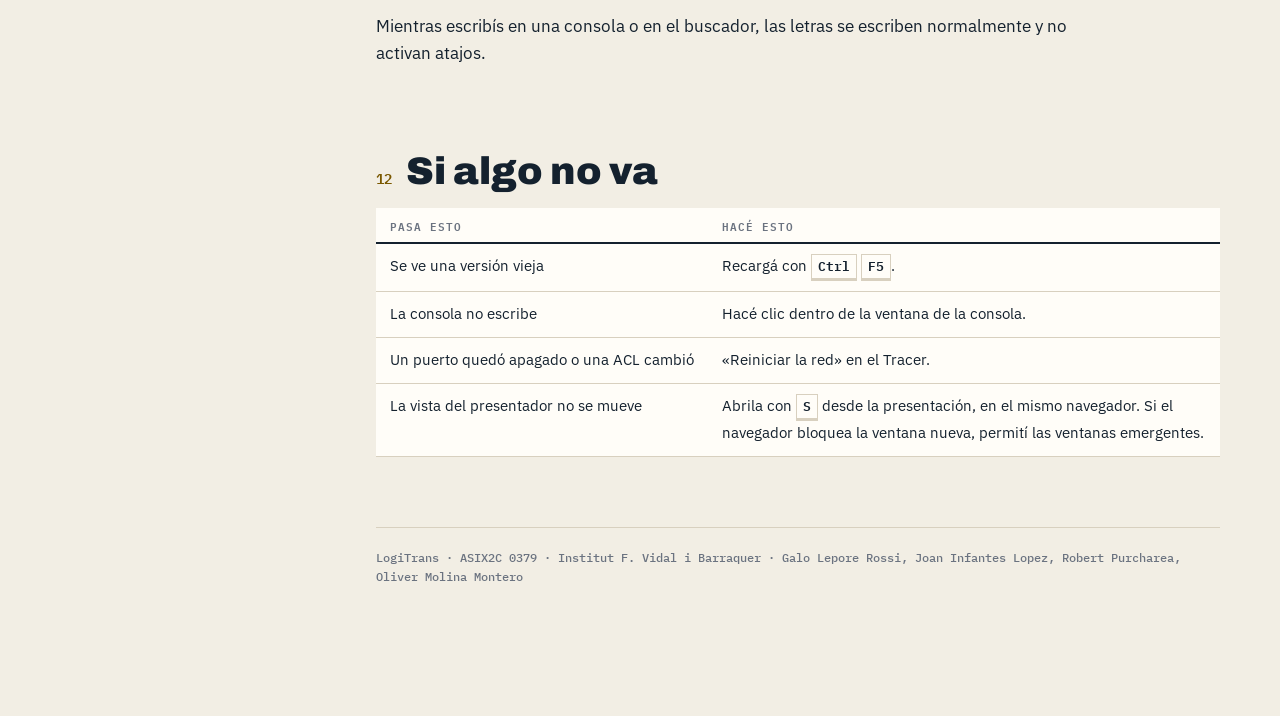
==== commit 13bf7be6: "Guía sin el apartado «Abrir la web»; franja de la guía igual en todas las pantallas Co-Authored-By: " ====
--- a/GUIA.html
+++ b/GUIA.html
@@ -79,7 +79,6 @@
   <nav class="idx" aria-label="Índice de la guía">
     <div class="brand">LogiTrans<small>Guía de uso de la web</small></div>
     <ol>
-      <li><a href="#abrir">Abrir la web</a></li>
       <li><a href="#barra">La barra de arriba</a></li>
       <li><a href="#memoria">Leer la memoria</a></li>
       <li><a href="#comprobaciones">Comprobaciones y capturas</a></li>
@@ -108,18 +107,8 @@
       </div>
     </header>
 
-    <section id="abrir">
-      <h2><span>01</span>Abrir la web</h2>
-      <ol class="steps">
-        <li>Abrí la carpeta <code>LOGITRANS</code> y hacé doble clic en <code>index.html</code>.</li>
-        <li>Se abre en el navegador. No hace falta Internet ni instalar nada: todo, incluidas las fuentes y las imágenes, está dentro de la carpeta.</li>
-        <li>Funciona mejor en Chrome o Edge y con la ventana a pantalla completa (<kbd>F11</kbd>).</li>
-      </ol>
-      <div class="tip"><b class="t">Idioma</b><p>El botón <code>ES | CA</code> de la barra cambia toda la web entre castellano y catalán, y la web lo recuerda para la próxima vez. Las salidas de los equipos Cisco quedan en inglés, como en el Packet Tracer real.</p></div>
-    </section>
-
     <section id="barra">
-      <h2><span>02</span>La barra de arriba</h2>
+      <h2><span>01</span>La barra de arriba</h2>
       <p class="lead">Siempre está visible y lleva a las cuatro partes de la web.</p>
       <figure><a href="assets/guia/01-inicio.jpg" target="_blank"><img src="assets/guia/01-inicio.jpg" alt="Portada de la web" loading="lazy"></a><figcaption>La portada. Arriba, la barra con las cuatro partes, la guía, el buscador, el idioma y «Presentar».</figcaption></figure>
       <table>
@@ -131,14 +120,14 @@
           <tr><td><b>Presupuesto</b></td><td>Lo que cuesta montar las dos sedes, por partidas.</td></tr>
           <tr><td><b>? Guía</b></td><td>Abre esta guía, directamente en la parte de la página donde estás (por ejemplo, desde el Tracer abre la parte del Tracer).</td></tr>
           <tr><td><b>Buscar en la memoria</b></td><td>Busca en todo el texto, las comprobaciones y las capturas. Ver <a href="#buscar">Buscar</a>.</td></tr>
-          <tr><td><b>ES | CA</b></td><td>Cambia el idioma.</td></tr>
+          <tr><td><b>ES | CA</b></td><td>Cambia toda la web entre castellano y catalán, y la recuerda para la próxima visita. Las salidas de los equipos Cisco quedan en inglés, como en el Packet Tracer real.</td></tr>
           <tr><td><b>Presentar</b></td><td>Abre el modo presentación en el punto donde estás.</td></tr>
         </tbody>
       </table>
     </section>
 
     <section id="memoria">
-      <h2><span>03</span>Leer la memoria</h2>
+      <h2><span>02</span>Leer la memoria</h2>
       <p class="lead">Cada punto de la memoria es una página. La pantalla tiene tres columnas.</p>
       <figure><a href="assets/guia/02-apartado.jpg" target="_blank"><img src="assets/guia/02-apartado.jpg" alt="Un apartado de la memoria" loading="lazy"></a><figcaption>Punto 4.B1. Izquierda: índice de toda la memoria. Centro: el texto. Derecha: «En este punto».</figcaption></figure>
       <div class="two">
@@ -149,7 +138,7 @@
     </section>
 
     <section id="comprobaciones">
-      <h2><span>04</span>Comprobaciones y capturas</h2>
+      <h2><span>03</span>Comprobaciones y capturas</h2>
       <p class="lead">Cada vez que la memoria afirma que algo funciona, lo demuestra con una comprobación: un equipo, un comando y su resultado.</p>
       <figure><a href="assets/guia/03-comprobacion.jpg" target="_blank"><img src="assets/guia/03-comprobacion.jpg" alt="Comprobaciones en el Packet Tracer" loading="lazy"></a><figcaption>Cada tarjeta dice en qué equipo se hizo la prueba (en negro), qué comando se ejecutó y qué demuestra.</figcaption></figure>
       <ul class="steps">
@@ -159,7 +148,7 @@
     </section>
 
     <section id="widgets">
-      <h2><span>05</span>Las piezas interactivas</h2>
+      <h2><span>04</span>Las piezas interactivas</h2>
       <p class="lead">Muchos puntos tienen una pieza para tocar: un plano, un rack, el radar de Nmap, un calculador de subredes… Todas avisan qué hacer con un texto corto encima o al lado.</p>
       <figure><a href="assets/guia/04-widget.jpg" target="_blank"><img src="assets/guia/04-widget.jpg" alt="Widget del escaneo Nmap" loading="lazy"></a><figcaption>Punto 6.1. «Escanear» lanza el escaneo, cada fila de la tabla explica un puerto y «Aplicar LogiTrans-bloqueo-ASUS» cierra los puertos que sobran.</figcaption></figure>
       <p>Cómo se usan casi todas:</p>
@@ -173,13 +162,13 @@
     </section>
 
     <section id="buscar">
-      <h2><span>06</span>Buscar</h2>
+      <h2><span>05</span>Buscar</h2>
       <p>Pulsá <kbd>Ctrl</kbd> <kbd>K</kbd> (o <kbd>/</kbd>) en cualquier página, o clic en «Buscar en la memoria». Escribí lo que buscás, por ejemplo <code>dhcp snooping</code>, <code>10.1.50.12</code> o <code>show access-lists</code>. Con las flechas elegís un resultado y con <kbd>Enter</kbd> vas a él. Busca en el texto, en las comprobaciones y en los pies de las capturas.</p>
       <figure><a href="assets/guia/05-buscar.jpg" target="_blank"><img src="assets/guia/05-buscar.jpg" alt="Buscador" loading="lazy"></a><figcaption>El buscador con «dhcp snooping».</figcaption></figure>
     </section>
 
     <section id="tracer">
-      <h2><span>07</span>El Tracer: lo básico</h2>
+      <h2><span>06</span>El Tracer: lo básico</h2>
       <p class="lead">LogiTrans Tracer es una réplica del Packet Tracer del proyecto que funciona dentro de la web. Sirve para enseñar la red funcionando sin abrir Cisco Packet Tracer.</p>
       <figure><a href="assets/guia/06-tracer.jpg" target="_blank"><img src="assets/guia/06-tracer.jpg" alt="LogiTrans Tracer" loading="lazy"></a><figcaption>El mapa con las dos sedes y el Internet simulado en el centro. A la derecha, el panel con Escenarios, Simulación y Equipos.</figcaption></figure>
       <div class="two">
@@ -204,7 +193,7 @@
     </section>
 
     <section id="consola">
-      <h2><span>08</span>El Tracer: la consola</h2>
+      <h2><span>07</span>El Tracer: la consola</h2>
       <p class="lead">En la pestaña CLI se escriben comandos de verdad, como en un Cisco.</p>
       <figure><a href="assets/guia/07-consola.jpg" target="_blank"><img src="assets/guia/07-consola.jpg" alt="Consola del BCN-CORE1" loading="lazy"></a><figcaption>BCN-CORE1 con <code>show ip interface brief</code>.</figcaption></figure>
       <ul class="steps">
@@ -234,7 +223,7 @@
     </section>
 
     <section id="escenarios">
-      <h2><span>09</span>El Tracer: escenarios</h2>
+      <h2><span>08</span>El Tracer: escenarios</h2>
       <p class="lead">Lo más fácil para enseñar la red. Cada escenario repite una prueba de la memoria paso a paso y explica cada paso en una frase.</p>
       <figure><a href="assets/guia/08-escenario.jpg" target="_blank"><img src="assets/guia/08-escenario.jpg" alt="Escenario Port Security" loading="lazy"></a><figcaption>Escenario «Port Security: un PC intruso», en el paso 3 de 6. El switch ya cortó el puerto.</figcaption></figure>
       <ol class="steps">
@@ -247,7 +236,7 @@
     </section>
 
     <section id="simulacion">
-      <h2><span>10</span>El Tracer: simulación</h2>
+      <h2><span>09</span>El Tracer: simulación</h2>
       <p class="lead">Igual que el modo simulación de Packet Tracer: se ve cada paquete viajando de equipo en equipo y qué decidió cada uno.</p>
       <figure><a href="assets/guia/09-simulacion.jpg" target="_blank"><img src="assets/guia/09-simulacion.jpg" alt="Modo simulación" loading="lazy"></a><figcaption>Un ping de P1-ADM-03 (Barcelona) a SRV-ZGZ01 (Zaragoza). En el mapa se ve el camino. A la derecha, cada salto y lo que hizo el CORE1.</figcaption></figure>
       <ol class="steps">
@@ -260,7 +249,7 @@
     </section>
 
     <section id="presentacion">
-      <h2><span>11</span>Modo presentación</h2>
+      <h2><span>10</span>Modo presentación</h2>
       <p class="lead">Para la defensa ante el tribunal: diapositivas a pantalla completa hechas con la misma memoria, con las piezas interactivas funcionando.</p>
       <figure><a href="assets/guia/10-presentacion.jpg" target="_blank"><img src="assets/guia/10-presentacion.jpg" alt="Modo presentación" loading="lazy"></a><figcaption>La diapositiva del punto 3.C1. Abajo a la derecha, los controles.</figcaption></figure>
       <ol class="steps">
@@ -273,7 +262,7 @@
     </section>
 
     <section id="atajos">
-      <h2><span>12</span>Atajos de teclado</h2>
+      <h2><span>11</span>Atajos de teclado</h2>
       <p>Dentro de la web, <kbd>?</kbd> muestra esta lista.</p>
       <table>
         <thead><tr><th>Tecla</th><th>Qué hace</th></tr></thead>
@@ -293,7 +282,7 @@
     </section>
 
     <section id="problemas">
-      <h2><span>13</span>Si algo no va</h2>
+      <h2><span>12</span>Si algo no va</h2>
       <table>
         <thead><tr><th>Pasa esto</th><th>Hacé esto</th></tr></thead>
         <tbody>
@@ -301,7 +290,6 @@
           <tr><td>La consola no escribe</td><td>Hacé clic dentro de la ventana de la consola.</td></tr>
           <tr><td>Un puerto quedó apagado o una ACL cambió</td><td>«Reiniciar la red» en el Tracer.</td></tr>
           <tr><td>La vista del presentador no se mueve</td><td>Abrila con <kbd>S</kbd> desde la presentación, en el mismo navegador. Si el navegador bloquea la ventana nueva, permití las ventanas emergentes.</td></tr>
-          <tr><td>No se ve nada al abrir el archivo</td><td>Comprobá que se abrió <code>index.html</code> desde la carpeta completa: la web necesita las carpetas <code>css</code>, <code>js</code> y <code>assets</code> al lado.</td></tr>
         </tbody>
       </table>
       <footer>LogiTrans · ASIX2C 0379 · Institut F. Vidal i Barraquer · Galo Lepore Rossi, Joan Infantes Lopez, Robert Purcharea, Oliver Molina Montero</footer>
